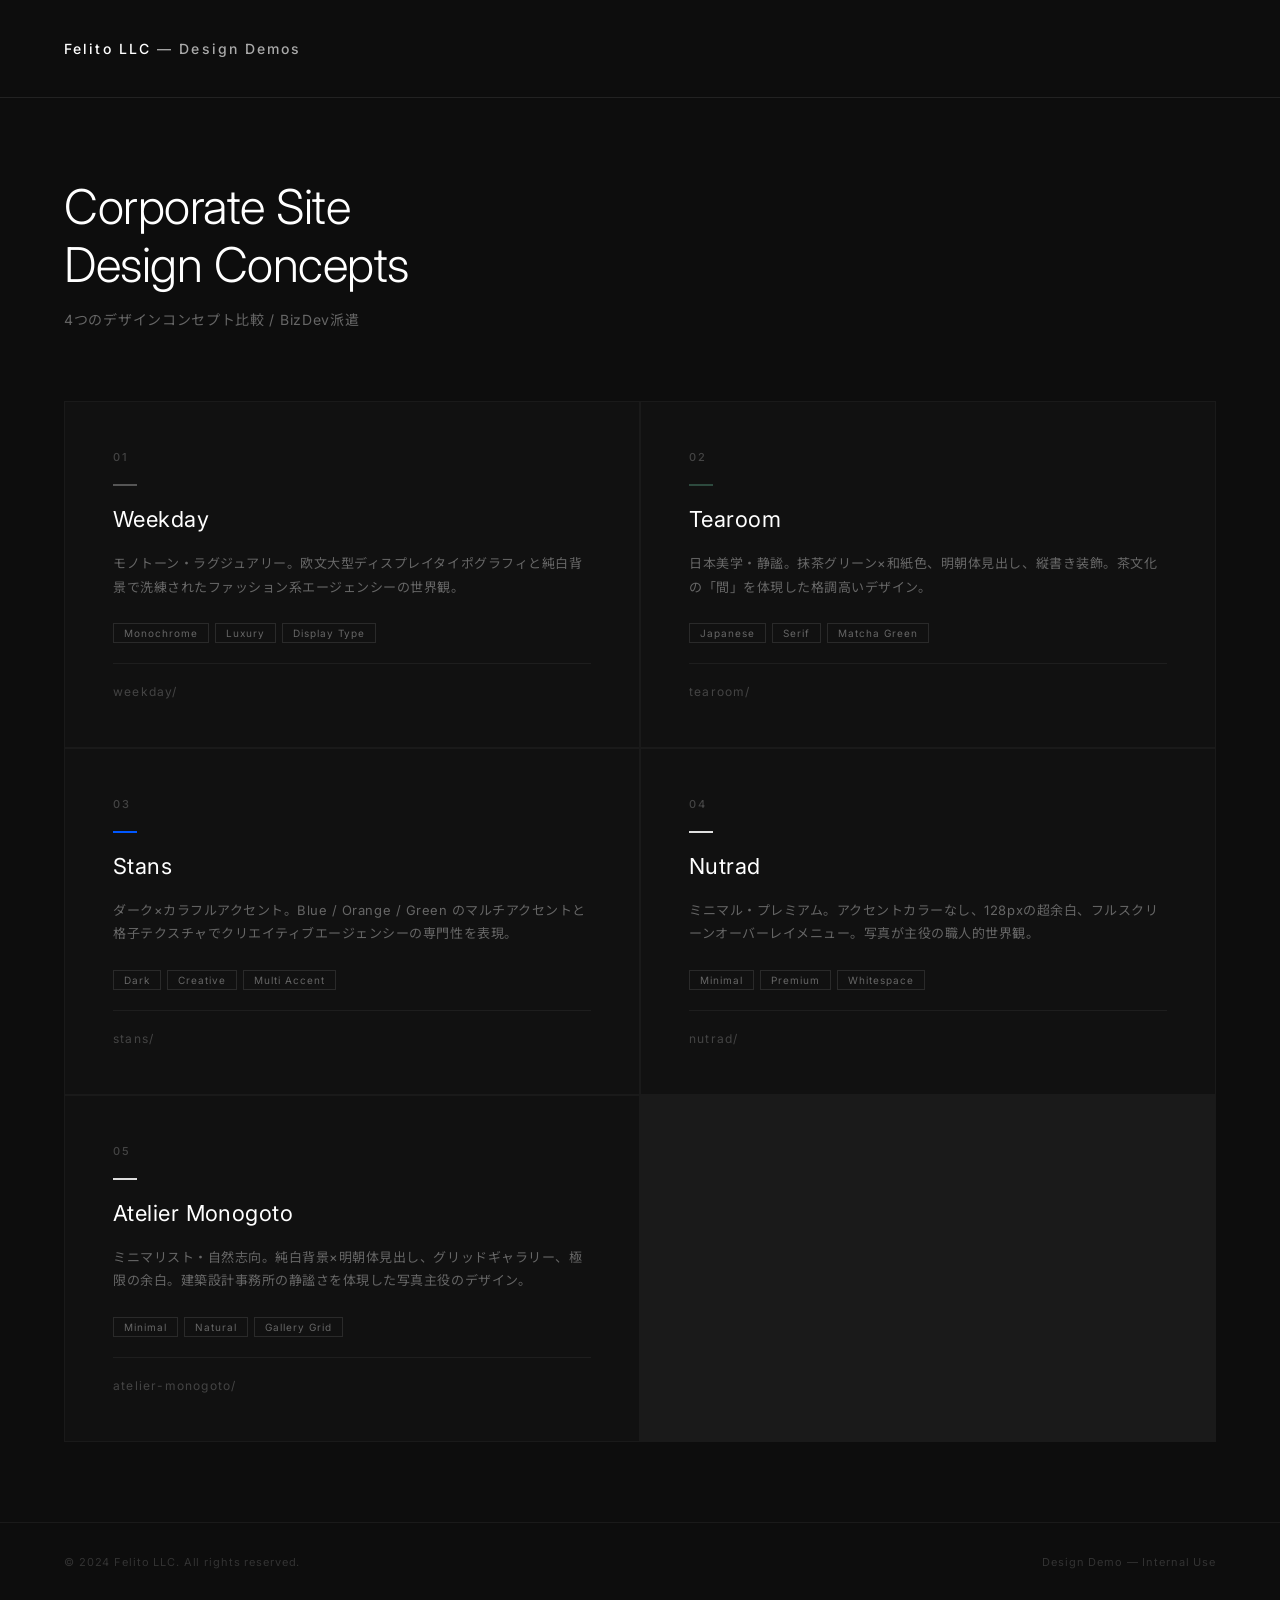
==== index.html @ 6f985b95 "webページの追加対応" ====
<!DOCTYPE html>
<html lang="ja">
<head>
  <meta charset="UTF-8">
  <meta name="viewport" content="width=device-width, initial-scale=1.0">
  <title>Felito LLC — Design Demos</title>
  <link rel="preconnect" href="https://fonts.googleapis.com">
  <link href="https://fonts.googleapis.com/css2?family=Inter:wght@300;400;500&family=Noto+Sans+JP:wght@300;400&display=swap" rel="stylesheet">
  <style>
    *, *::before, *::after { box-sizing: border-box; margin: 0; padding: 0; }
    body {
      font-family: "Inter", "Noto Sans JP", sans-serif;
      background: #0d0d0d;
      color: #ffffff;
      min-height: 100vh;
      display: flex;
      flex-direction: column;
    }
    a { text-decoration: none; color: inherit; }

    header {
      padding: 40px 64px;
      border-bottom: 1px solid #222;
    }
    .logo {
      font-size: 14px;
      font-weight: 500;
      letter-spacing: 0.15em;
      color: #aaa;
    }
    .logo span { color: #fff; }

    main {
      flex: 1;
      padding: 80px 64px;
      max-width: 1280px;
      margin: 0 auto;
      width: 100%;
    }

    .intro {
      margin-bottom: 72px;
    }
    .intro h1 {
      font-size: clamp(28px, 4vw, 48px);
      font-weight: 300;
      letter-spacing: -0.01em;
      line-height: 1.2;
      margin-bottom: 16px;
    }
    .intro p {
      font-size: 14px;
      color: #666;
      letter-spacing: 0.05em;
    }

    .demos {
      display: grid;
      grid-template-columns: repeat(2, 1fr);
      gap: 2px;
      background: #1a1a1a;
      border: 1px solid #1a1a1a;
    }

    .demo-card {
      background: #111;
      padding: 48px;
      display: flex;
      flex-direction: column;
      gap: 20px;
      transition: background 0.25s;
      position: relative;
      overflow: hidden;
    }
    .demo-card:hover { background: #161616; }
    .demo-card:hover .demo-card__arrow { opacity: 1; transform: translate(0, 0); }

    .demo-card__num {
      font-size: 11px;
      font-weight: 500;
      letter-spacing: 0.2em;
      color: #444;
    }

    .demo-card__accent {
      width: 24px;
      height: 2px;
      border-radius: 0;
    }
    .demo-card--weekday .demo-card__accent { background: #111111; border: 1px solid #555; }
    .demo-card--tearoom .demo-card__accent { background: #2d4a3e; }
    .demo-card--stans   .demo-card__accent { background: #0057ff; }
    .demo-card--nutrad  .demo-card__accent { background: #e0e0e0; }
    .demo-card--atelier .demo-card__accent { background: #f5f4f1; border: 1px solid #dddddd; }

    .demo-card__name {
      font-size: 22px;
      font-weight: 400;
      letter-spacing: 0.02em;
      color: #fff;
    }

    .demo-card__desc {
      font-size: 13px;
      color: #666;
      line-height: 1.8;
      letter-spacing: 0.04em;
    }

    .demo-card__tags {
      display: flex;
      gap: 6px;
      flex-wrap: wrap;
      margin-top: 4px;
    }
    .tag {
      font-size: 10px;
      letter-spacing: 0.1em;
      padding: 3px 10px;
      border: 1px solid #2a2a2a;
      color: #666;
    }

    .demo-card__link {
      margin-top: auto;
      padding-top: 20px;
      border-top: 1px solid #1e1e1e;
      display: flex;
      justify-content: space-between;
      align-items: center;
    }
    .demo-card__link span {
      font-size: 12px;
      letter-spacing: 0.1em;
      color: #444;
    }
    .demo-card__arrow {
      font-size: 18px;
      color: #666;
      opacity: 0;
      transform: translate(-4px, 4px);
      transition: opacity 0.25s, transform 0.25s;
    }

    footer {
      padding: 32px 64px;
      border-top: 1px solid #1a1a1a;
      display: flex;
      justify-content: space-between;
      align-items: center;
    }
    footer p { font-size: 11px; color: #333; letter-spacing: 0.08em; }

    @media (max-width: 768px) {
      header { padding: 28px 24px; }
      main { padding: 48px 24px; }
      .demos { grid-template-columns: 1fr; }
      .demo-card { padding: 32px 28px; }
      footer { padding: 24px; flex-direction: column; gap: 8px; }
    }
  </style>
</head>
<body>

  <header>
    <p class="logo"><span>Felito LLC</span> — Design Demos</p>
  </header>

  <main>
    <div class="intro">
      <h1>Corporate Site<br>Design Concepts</h1>
      <p>4つのデザインコンセプト比較 / BizDev派遣</p>
    </div>

    <div class="demos">

      <a class="demo-card demo-card--weekday" href="weekday/">
        <div class="demo-card__num">01</div>
        <div class="demo-card__accent"></div>
        <h2 class="demo-card__name">Weekday</h2>
        <p class="demo-card__desc">モノトーン・ラグジュアリー。欧文大型ディスプレイタイポグラフィと純白背景で洗練されたファッション系エージェンシーの世界観。</p>
        <div class="demo-card__tags">
          <span class="tag">Monochrome</span>
          <span class="tag">Luxury</span>
          <span class="tag">Display Type</span>
        </div>
        <div class="demo-card__link">
          <span>weekday/</span>
          <span class="demo-card__arrow">↗</span>
        </div>
      </a>

      <a class="demo-card demo-card--tearoom" href="tearoom/">
        <div class="demo-card__num">02</div>
        <div class="demo-card__accent"></div>
        <h2 class="demo-card__name">Tearoom</h2>
        <p class="demo-card__desc">日本美学・静謐。抹茶グリーン×和紙色、明朝体見出し、縦書き装飾。茶文化の「間」を体現した格調高いデザイン。</p>
        <div class="demo-card__tags">
          <span class="tag">Japanese</span>
          <span class="tag">Serif</span>
          <span class="tag">Matcha Green</span>
        </div>
        <div class="demo-card__link">
          <span>tearoom/</span>
          <span class="demo-card__arrow">↗</span>
        </div>
      </a>

      <a class="demo-card demo-card--stans" href="stans/">
        <div class="demo-card__num">03</div>
        <div class="demo-card__accent"></div>
        <h2 class="demo-card__name">Stans</h2>
        <p class="demo-card__desc">ダーク×カラフルアクセント。Blue / Orange / Green のマルチアクセントと格子テクスチャでクリエイティブエージェンシーの専門性を表現。</p>
        <div class="demo-card__tags">
          <span class="tag">Dark</span>
          <span class="tag">Creative</span>
          <span class="tag">Multi Accent</span>
        </div>
        <div class="demo-card__link">
          <span>stans/</span>
          <span class="demo-card__arrow">↗</span>
        </div>
      </a>

      <a class="demo-card demo-card--nutrad" href="nutrad/">
        <div class="demo-card__num">04</div>
        <div class="demo-card__accent"></div>
        <h2 class="demo-card__name">Nutrad</h2>
        <p class="demo-card__desc">ミニマル・プレミアム。アクセントカラーなし、128pxの超余白、フルスクリーンオーバーレイメニュー。写真が主役の職人的世界観。</p>
        <div class="demo-card__tags">
          <span class="tag">Minimal</span>
          <span class="tag">Premium</span>
          <span class="tag">Whitespace</span>
        </div>
        <div class="demo-card__link">
          <span>nutrad/</span>
          <span class="demo-card__arrow">↗</span>
        </div>
      </a>

      <a class="demo-card demo-card--atelier" href="atelier-monogoto/">
        <div class="demo-card__num">05</div>
        <div class="demo-card__accent"></div>
        <h2 class="demo-card__name">Atelier Monogoto</h2>
        <p class="demo-card__desc">ミニマリスト・自然志向。純白背景×明朝体見出し、グリッドギャラリー、極限の余白。建築設計事務所の静謐さを体現した写真主役のデザイン。</p>
        <div class="demo-card__tags">
          <span class="tag">Minimal</span>
          <span class="tag">Natural</span>
          <span class="tag">Gallery Grid</span>
        </div>
        <div class="demo-card__link">
          <span>atelier-monogoto/</span>
          <span class="demo-card__arrow">↗</span>
        </div>
      </a>

    </div>
  </main>

  <footer>
    <p>&copy; 2024 Felito LLC. All rights reserved.</p>
    <p>Design Demo — Internal Use</p>
  </footer>

</body>
</html>
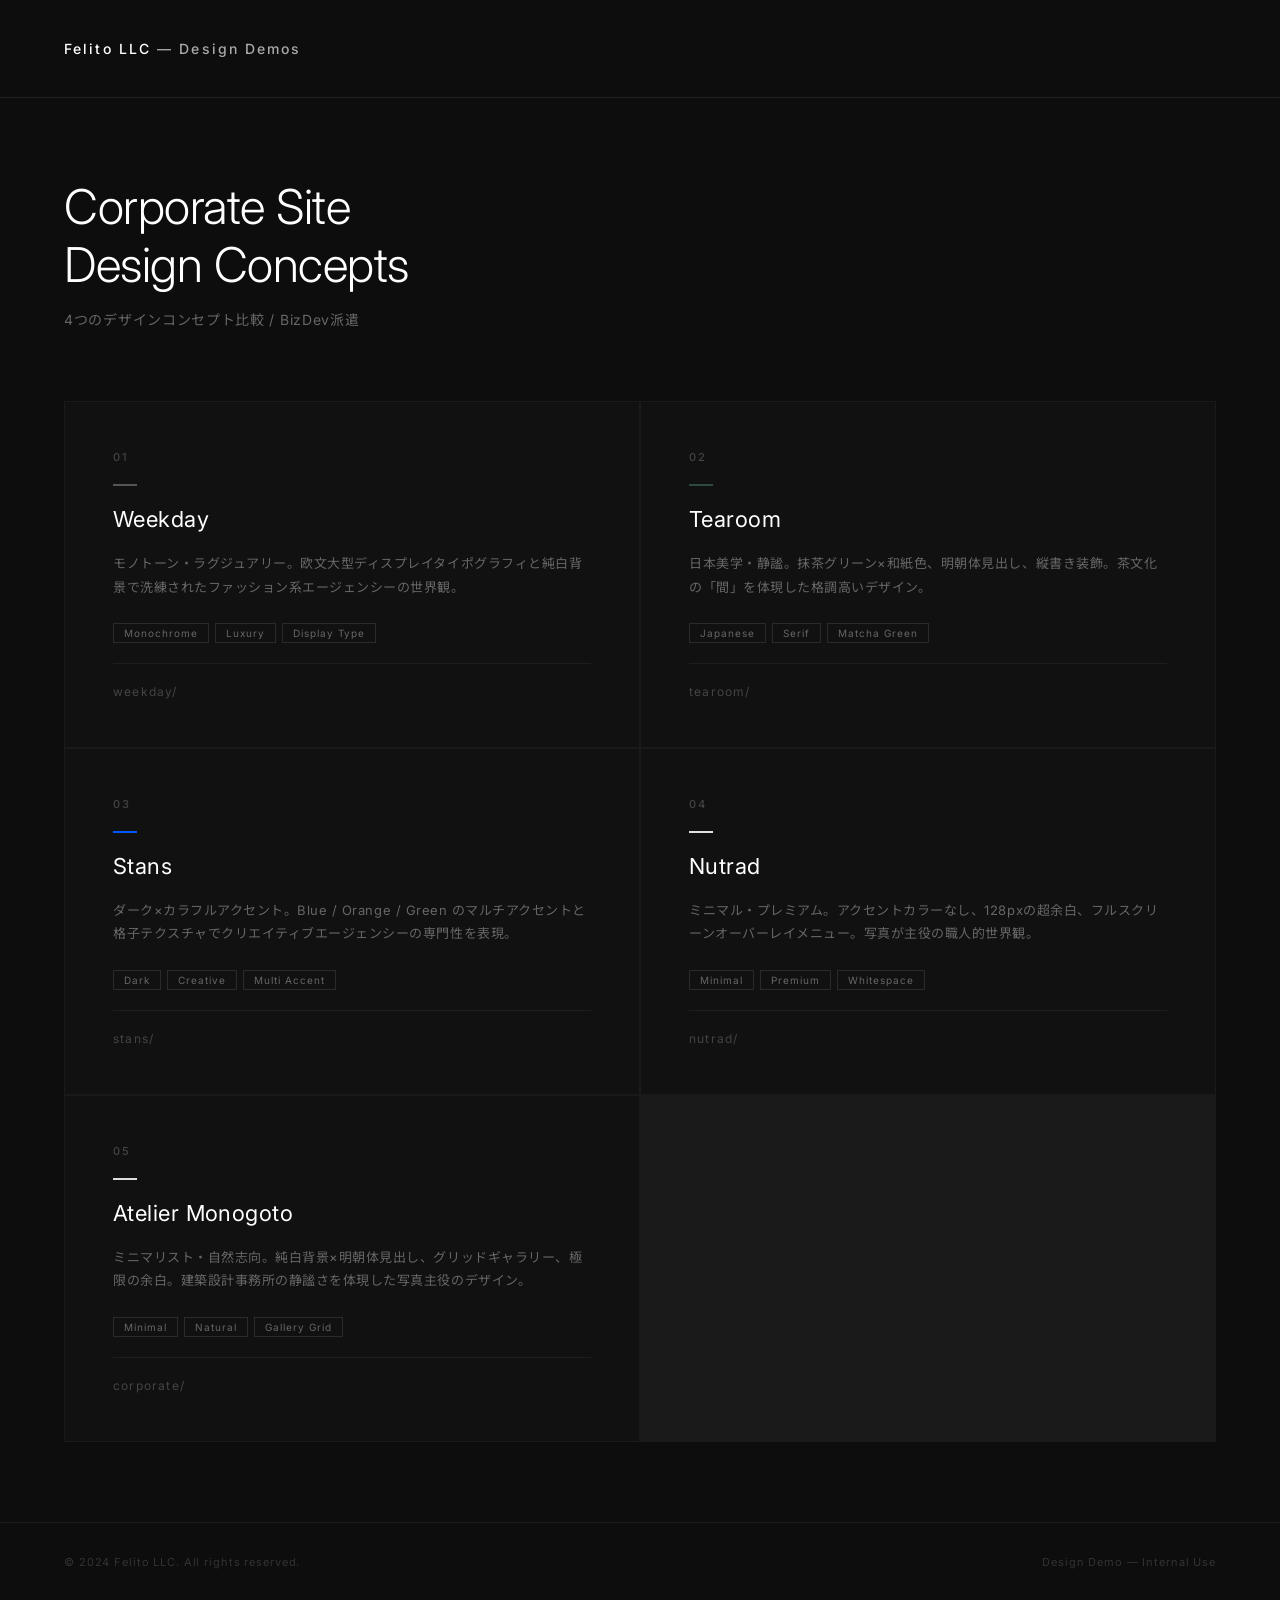
==== commit 9142c2b3: "URLのパス修正" ====
--- a/index.html
+++ b/index.html
@@ -238,7 +238,7 @@
         </div>
       </a>
 
-      <a class="demo-card demo-card--atelier" href="atelier-monogoto/">
+      <a class="demo-card demo-card--atelier" href="corporate/">
         <div class="demo-card__num">05</div>
         <div class="demo-card__accent"></div>
         <h2 class="demo-card__name">Atelier Monogoto</h2>
@@ -249,7 +249,7 @@
           <span class="tag">Gallery Grid</span>
         </div>
         <div class="demo-card__link">
-          <span>atelier-monogoto/</span>
+          <span>corporate/</span>
           <span class="demo-card__arrow">↗</span>
         </div>
       </a>
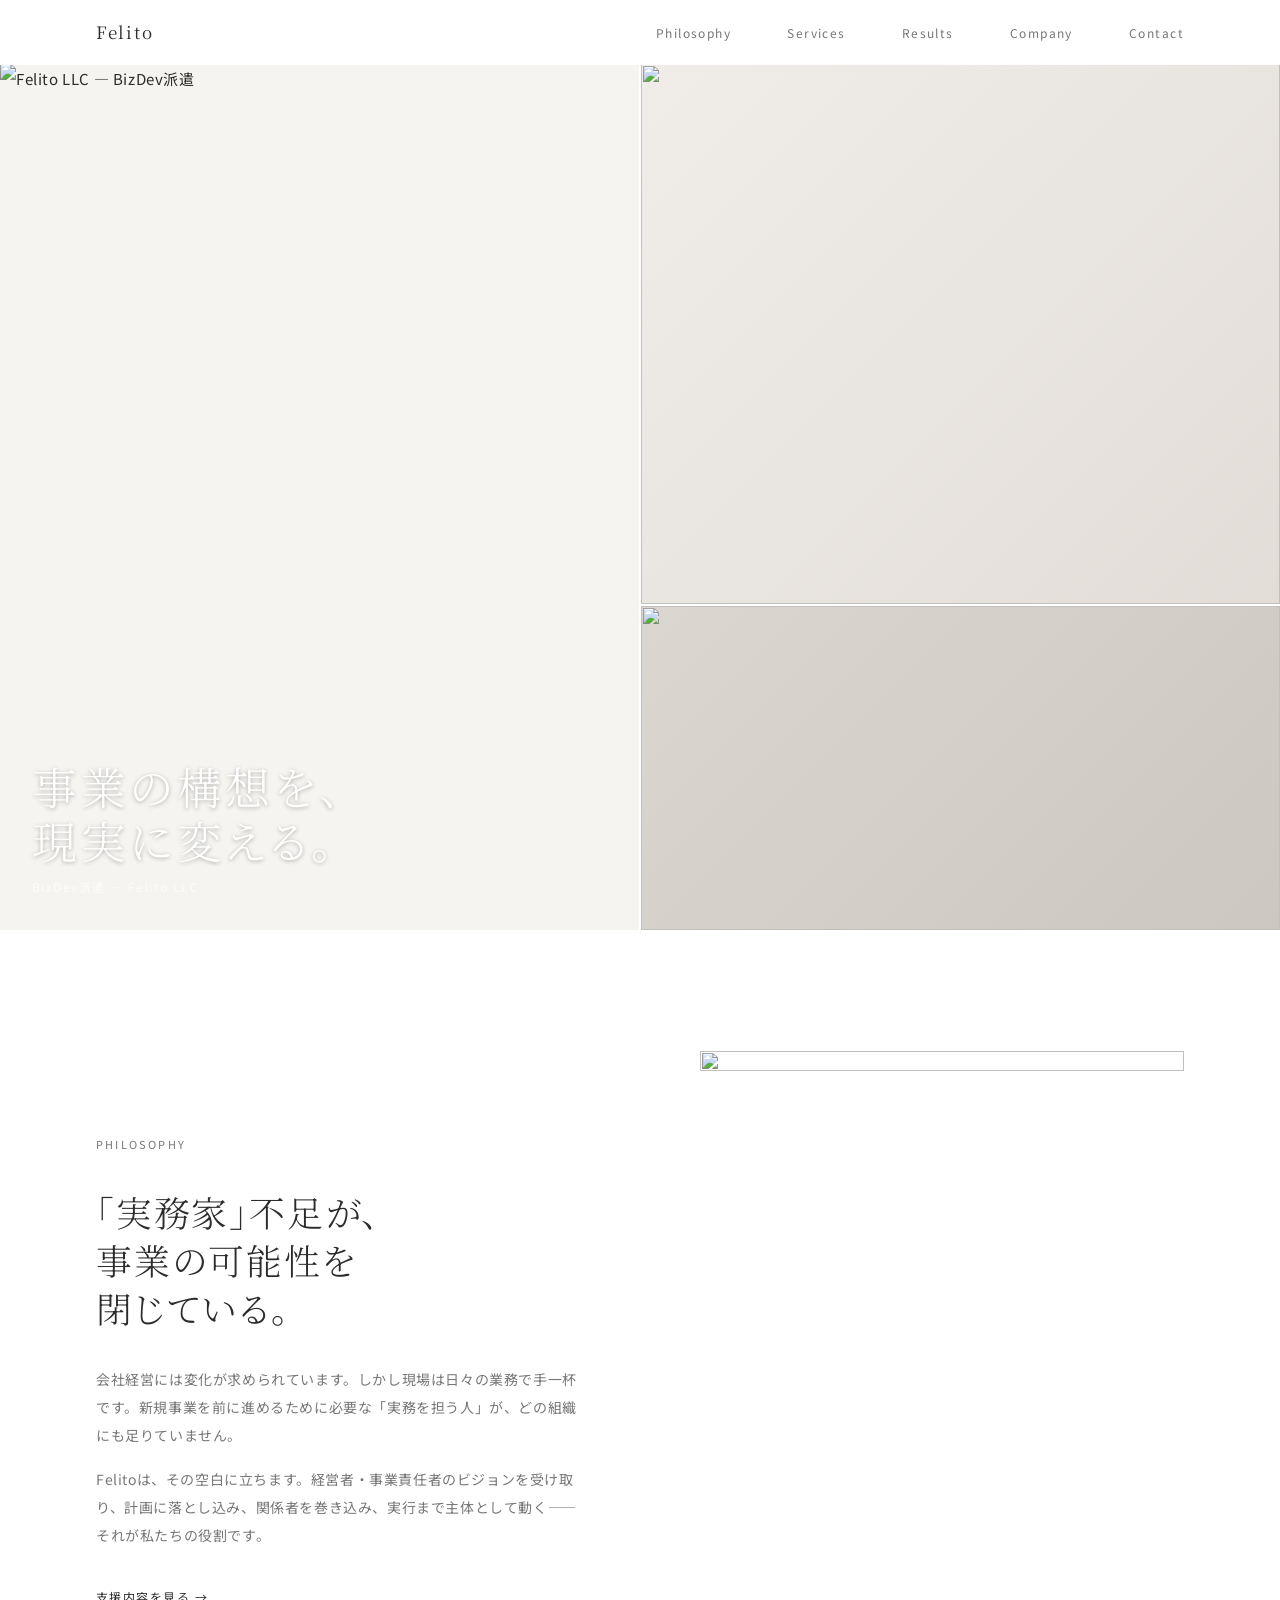
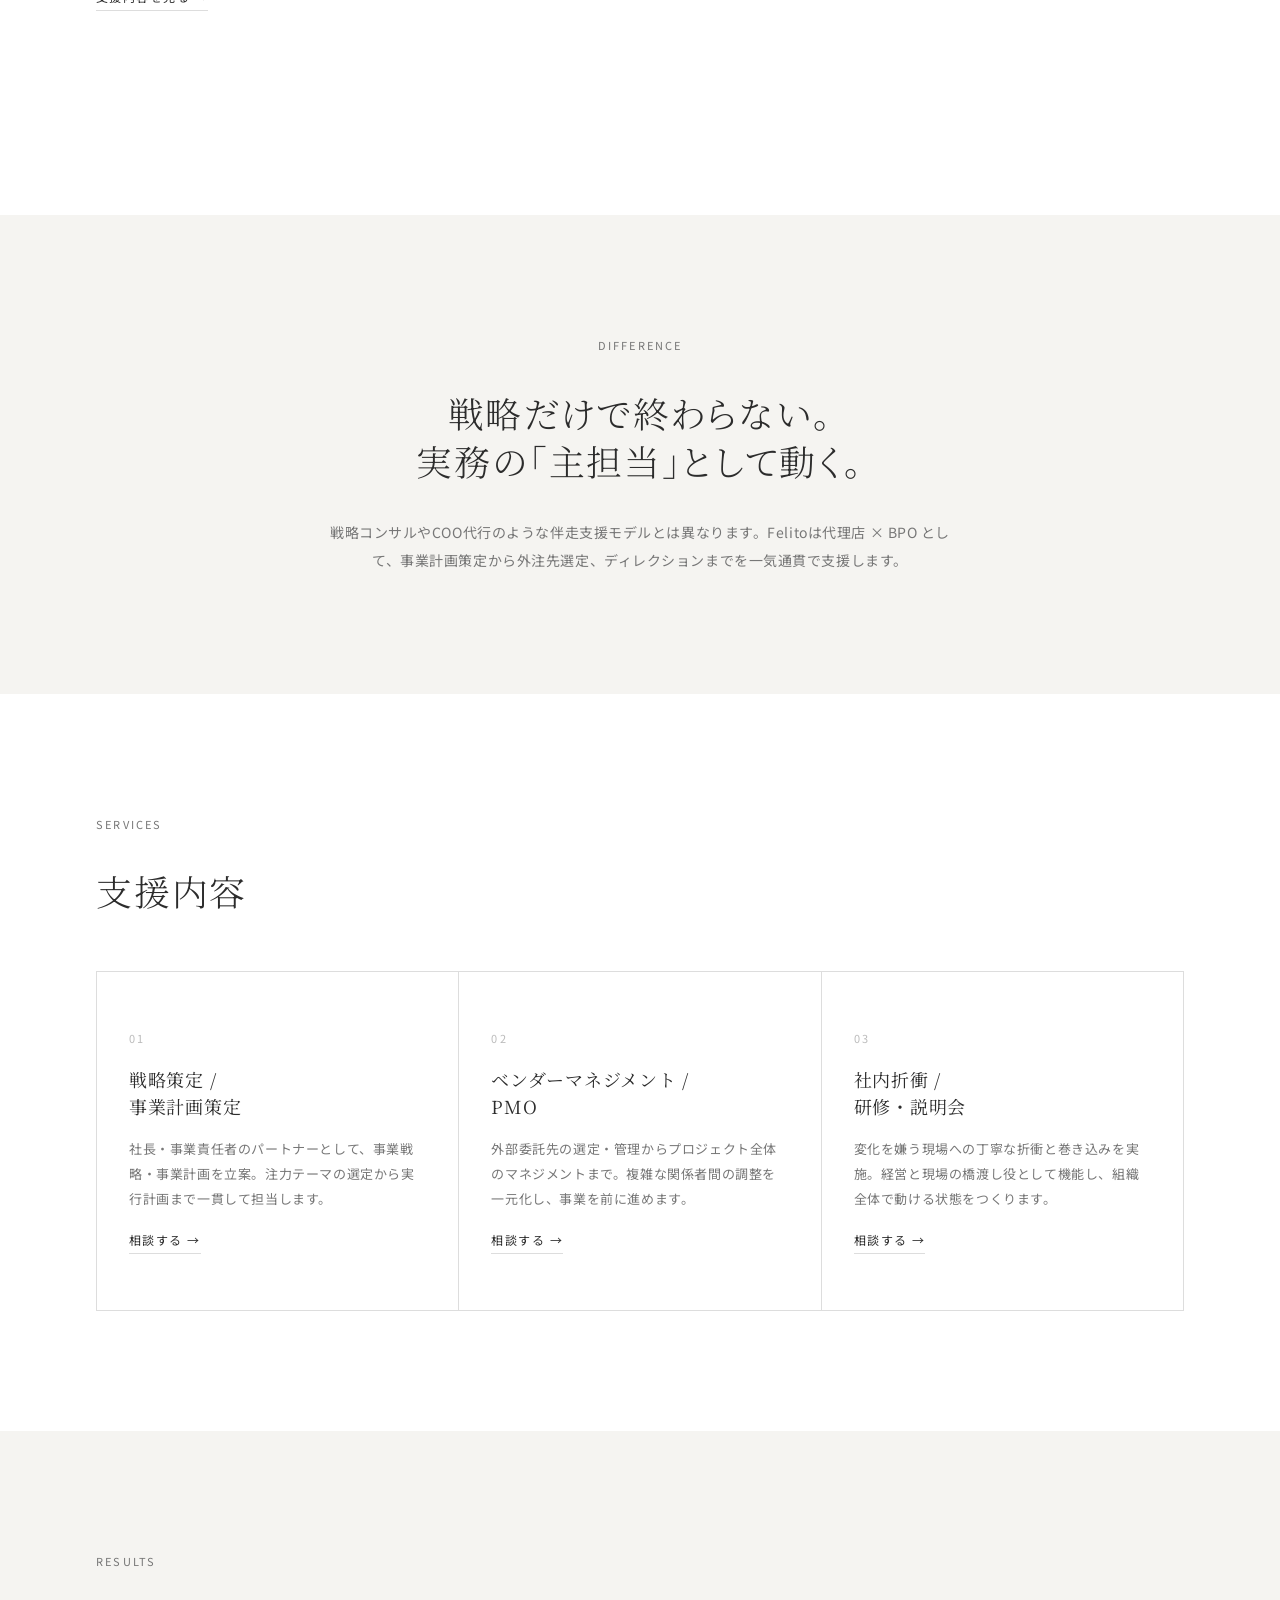
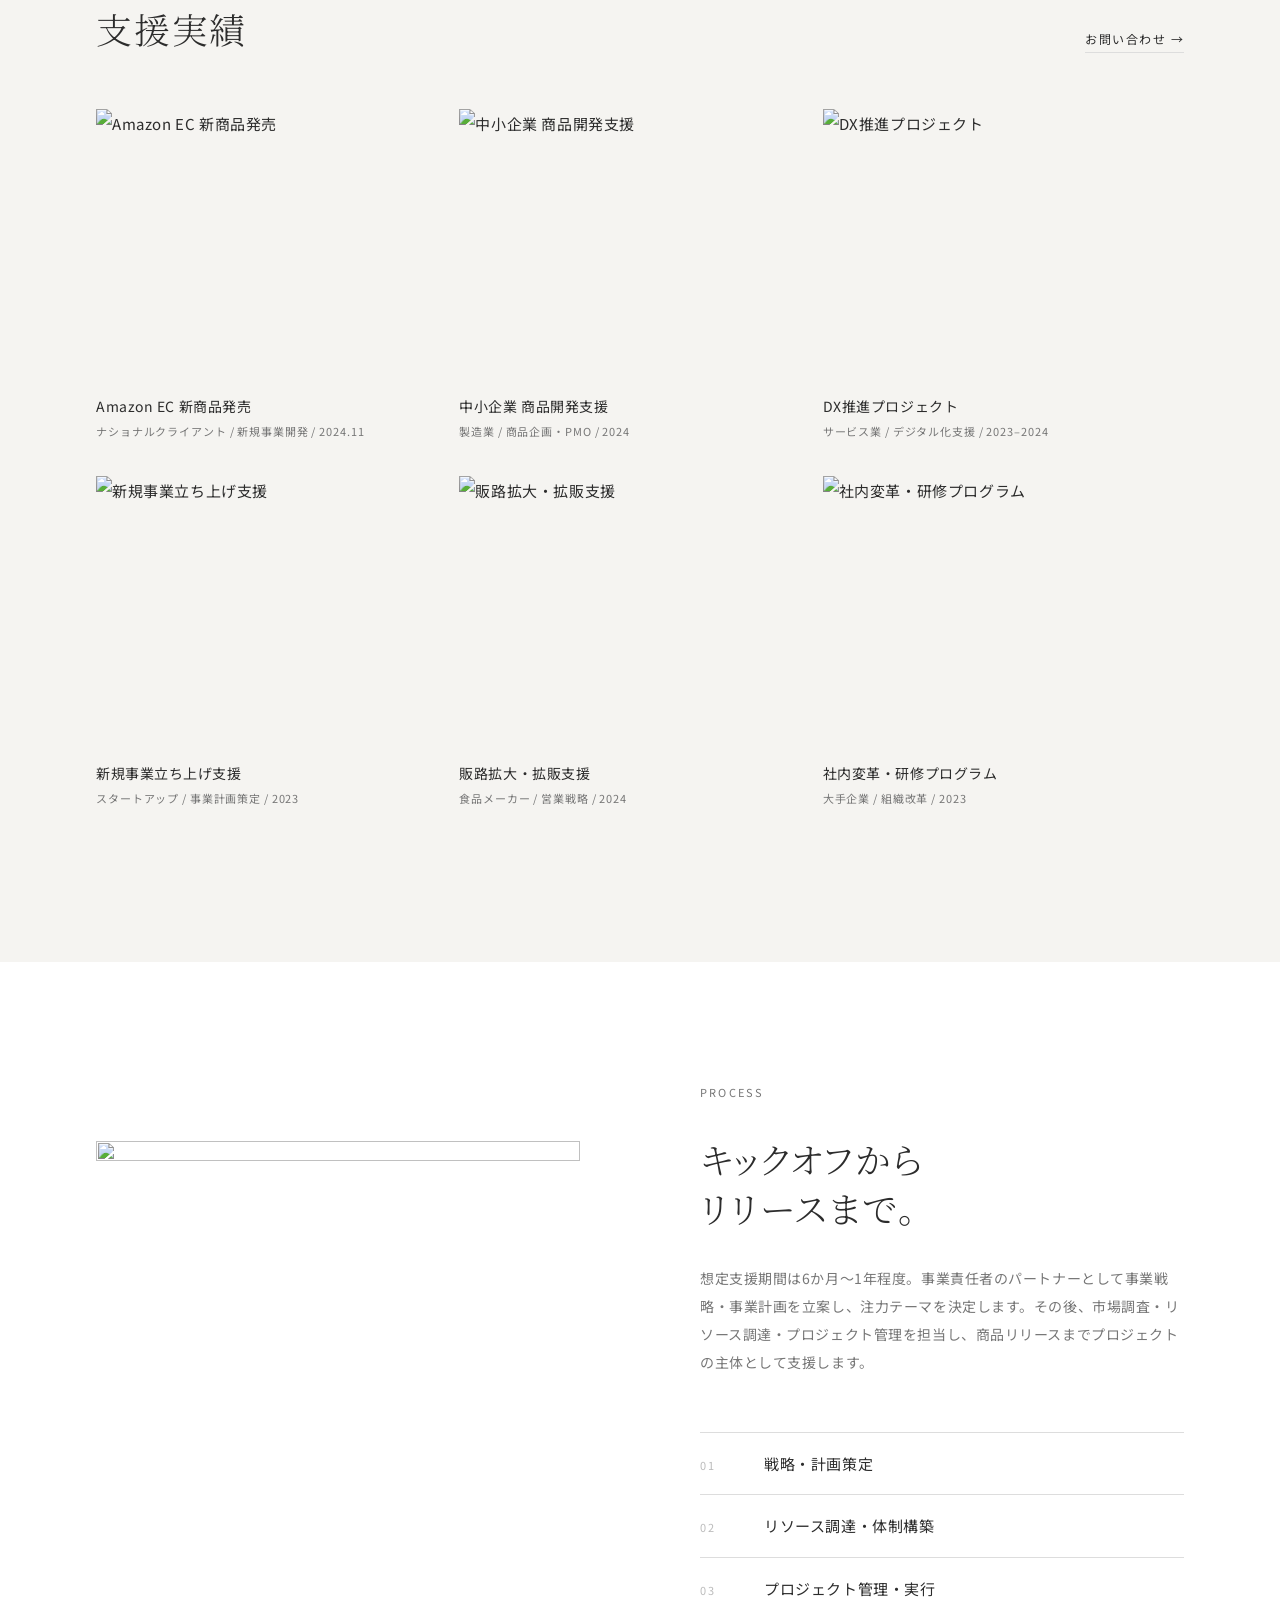
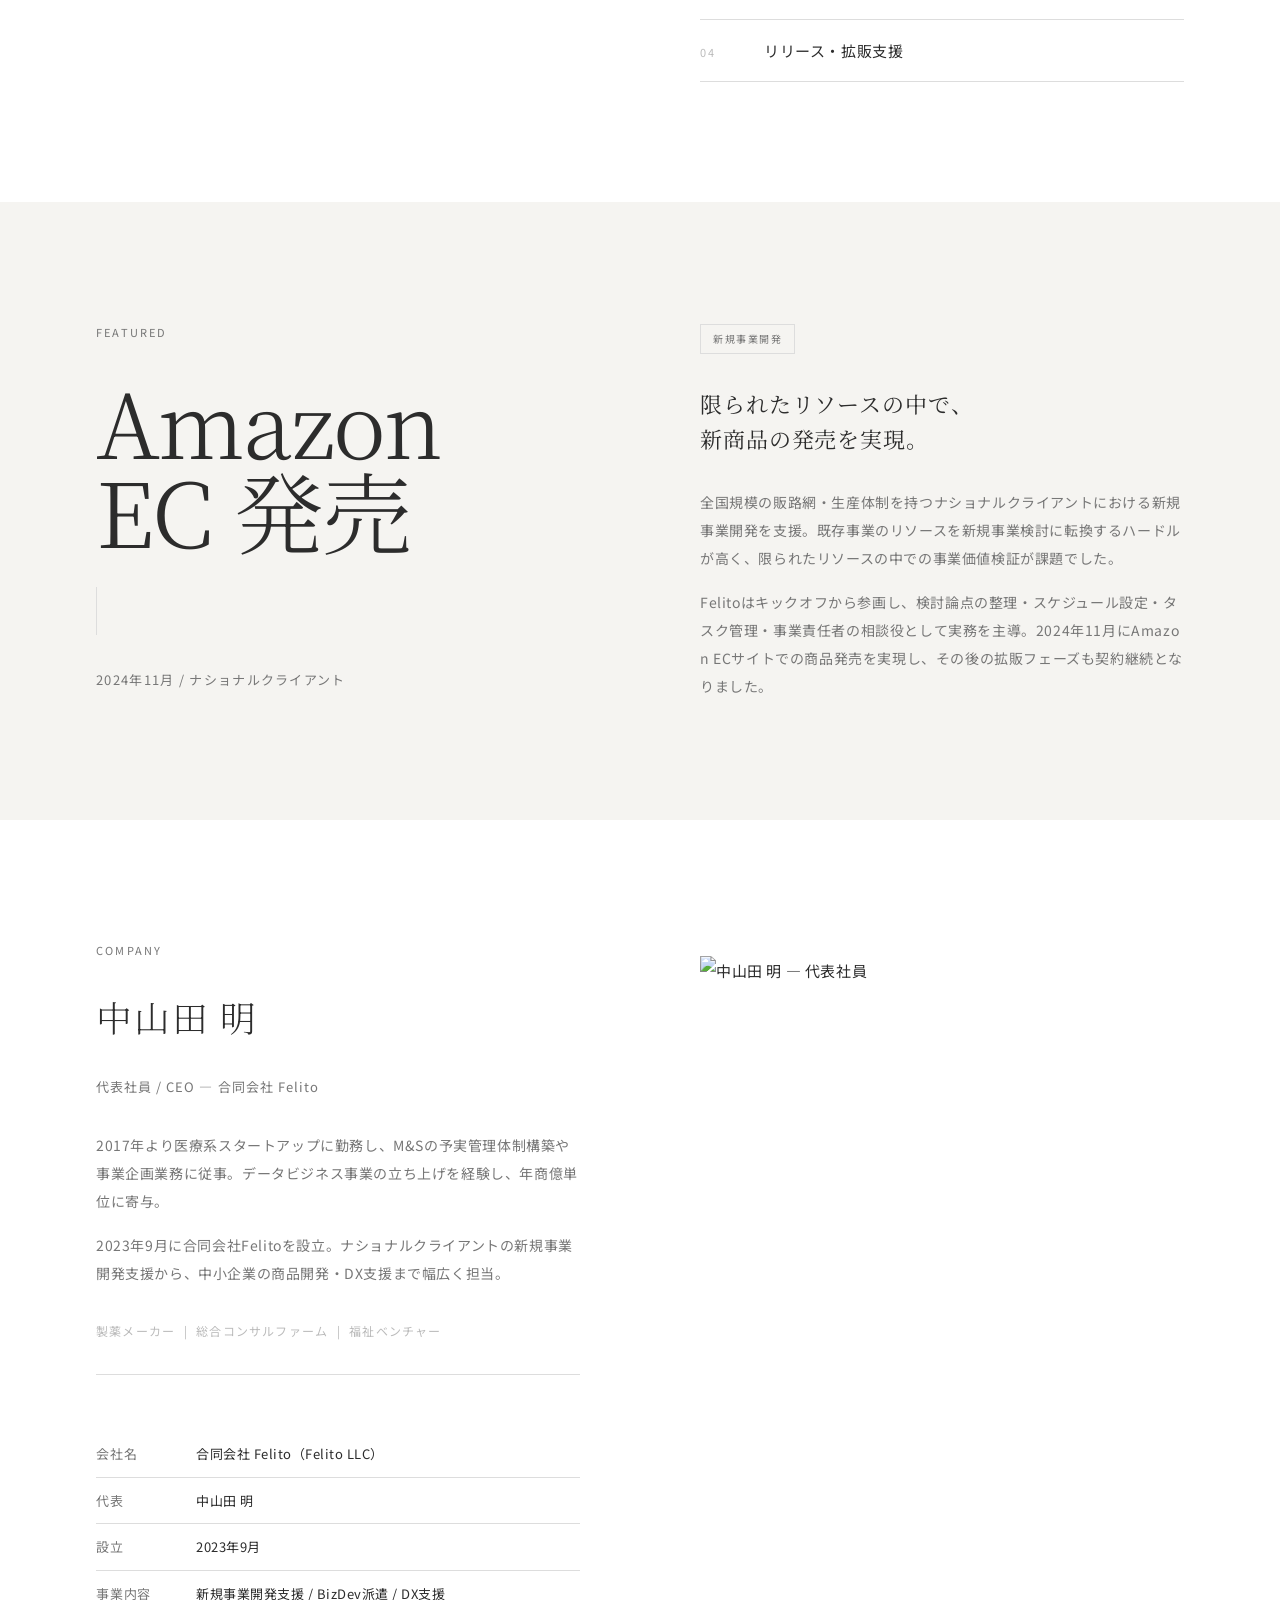
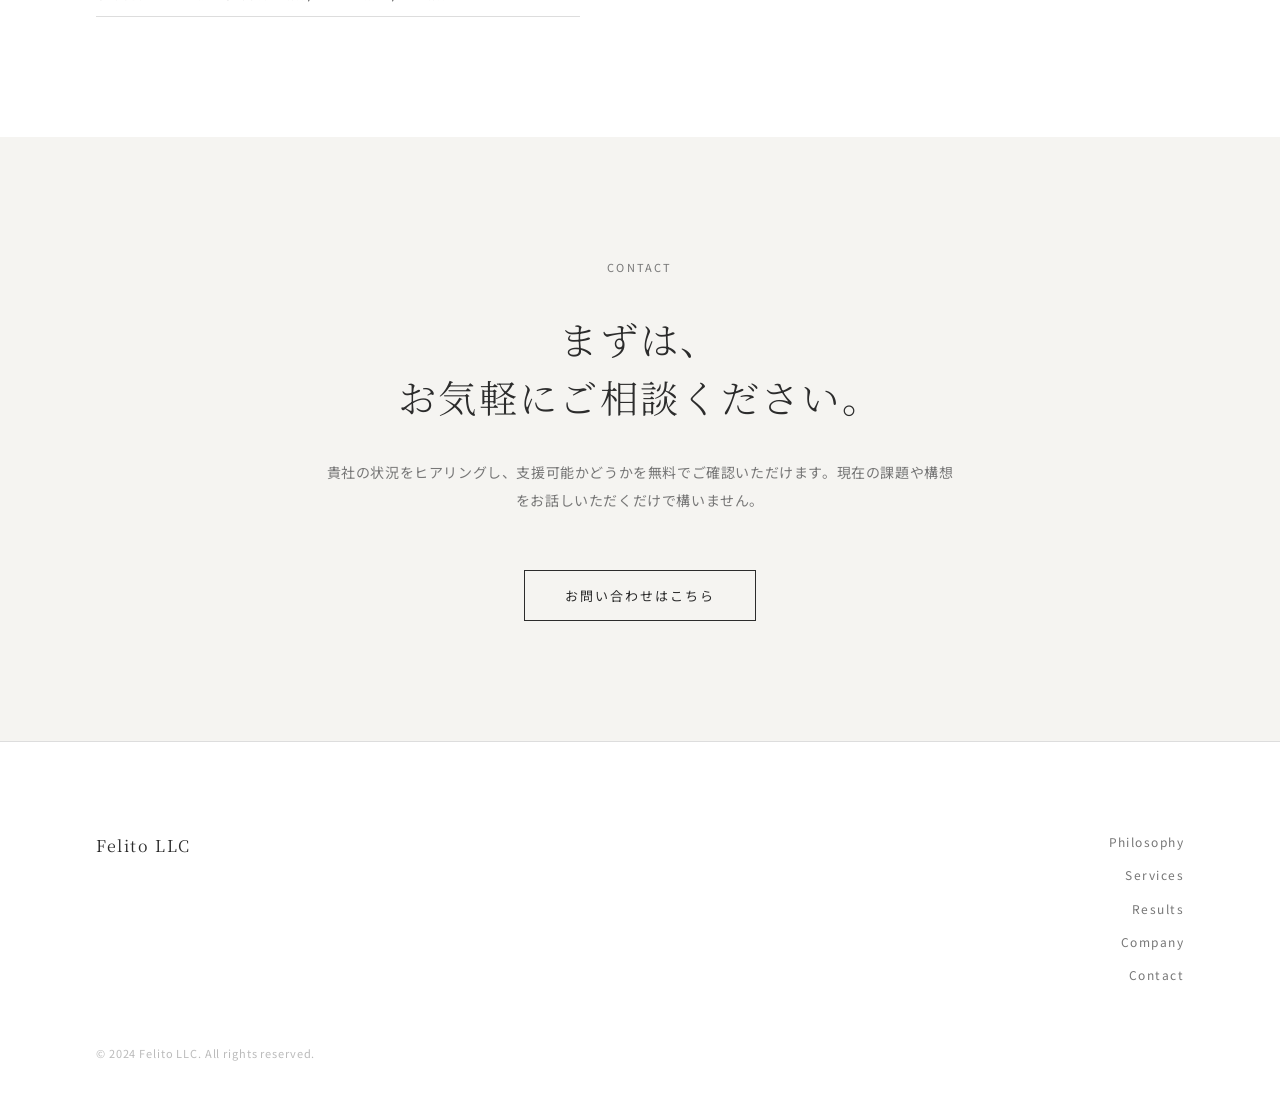
==== commit 642d3ad3: "READMEの追加とファイル整理" ====
--- a/index.html
+++ b/index.html
@@ -3,264 +3,394 @@
 <head>
   <meta charset="UTF-8">
   <meta name="viewport" content="width=device-width, initial-scale=1.0">
-  <title>Felito LLC — Design Demos</title>
+  <title>Felito LLC — BizDev派遣</title>
   <link rel="preconnect" href="https://fonts.googleapis.com">
-  <link href="https://fonts.googleapis.com/css2?family=Inter:wght@300;400;500&family=Noto+Sans+JP:wght@300;400&display=swap" rel="stylesheet">
-  <style>
-    *, *::before, *::after { box-sizing: border-box; margin: 0; padding: 0; }
-    body {
-      font-family: "Inter", "Noto Sans JP", sans-serif;
-      background: #0d0d0d;
-      color: #ffffff;
-      min-height: 100vh;
-      display: flex;
-      flex-direction: column;
-    }
-    a { text-decoration: none; color: inherit; }
-
-    header {
-      padding: 40px 64px;
-      border-bottom: 1px solid #222;
-    }
-    .logo {
-      font-size: 14px;
-      font-weight: 500;
-      letter-spacing: 0.15em;
-      color: #aaa;
-    }
-    .logo span { color: #fff; }
-
-    main {
-      flex: 1;
-      padding: 80px 64px;
-      max-width: 1280px;
-      margin: 0 auto;
-      width: 100%;
-    }
-
-    .intro {
-      margin-bottom: 72px;
-    }
-    .intro h1 {
-      font-size: clamp(28px, 4vw, 48px);
-      font-weight: 300;
-      letter-spacing: -0.01em;
-      line-height: 1.2;
-      margin-bottom: 16px;
-    }
-    .intro p {
-      font-size: 14px;
-      color: #666;
-      letter-spacing: 0.05em;
-    }
-
-    .demos {
-      display: grid;
-      grid-template-columns: repeat(2, 1fr);
-      gap: 2px;
-      background: #1a1a1a;
-      border: 1px solid #1a1a1a;
-    }
-
-    .demo-card {
-      background: #111;
-      padding: 48px;
-      display: flex;
-      flex-direction: column;
-      gap: 20px;
-      transition: background 0.25s;
-      position: relative;
-      overflow: hidden;
-    }
-    .demo-card:hover { background: #161616; }
-    .demo-card:hover .demo-card__arrow { opacity: 1; transform: translate(0, 0); }
-
-    .demo-card__num {
-      font-size: 11px;
-      font-weight: 500;
-      letter-spacing: 0.2em;
-      color: #444;
-    }
-
-    .demo-card__accent {
-      width: 24px;
-      height: 2px;
-      border-radius: 0;
-    }
-    .demo-card--weekday .demo-card__accent { background: #111111; border: 1px solid #555; }
-    .demo-card--tearoom .demo-card__accent { background: #2d4a3e; }
-    .demo-card--stans   .demo-card__accent { background: #0057ff; }
-    .demo-card--nutrad  .demo-card__accent { background: #e0e0e0; }
-    .demo-card--atelier .demo-card__accent { background: #f5f4f1; border: 1px solid #dddddd; }
-
-    .demo-card__name {
-      font-size: 22px;
-      font-weight: 400;
-      letter-spacing: 0.02em;
-      color: #fff;
-    }
-
-    .demo-card__desc {
-      font-size: 13px;
-      color: #666;
-      line-height: 1.8;
-      letter-spacing: 0.04em;
-    }
-
-    .demo-card__tags {
-      display: flex;
-      gap: 6px;
-      flex-wrap: wrap;
-      margin-top: 4px;
-    }
-    .tag {
-      font-size: 10px;
-      letter-spacing: 0.1em;
-      padding: 3px 10px;
-      border: 1px solid #2a2a2a;
-      color: #666;
-    }
-
-    .demo-card__link {
-      margin-top: auto;
-      padding-top: 20px;
-      border-top: 1px solid #1e1e1e;
-      display: flex;
-      justify-content: space-between;
-      align-items: center;
-    }
-    .demo-card__link span {
-      font-size: 12px;
-      letter-spacing: 0.1em;
-      color: #444;
-    }
-    .demo-card__arrow {
-      font-size: 18px;
-      color: #666;
-      opacity: 0;
-      transform: translate(-4px, 4px);
-      transition: opacity 0.25s, transform 0.25s;
-    }
-
-    footer {
-      padding: 32px 64px;
-      border-top: 1px solid #1a1a1a;
-      display: flex;
-      justify-content: space-between;
-      align-items: center;
-    }
-    footer p { font-size: 11px; color: #333; letter-spacing: 0.08em; }
-
-    @media (max-width: 768px) {
-      header { padding: 28px 24px; }
-      main { padding: 48px 24px; }
-      .demos { grid-template-columns: 1fr; }
-      .demo-card { padding: 32px 28px; }
-      footer { padding: 24px; flex-direction: column; gap: 8px; }
-    }
-  </style>
+  <link rel="preconnect" href="https://fonts.gstatic.com" crossorigin>
+  <link href="https://fonts.googleapis.com/css2?family=Noto+Sans+JP:wght@300;400;500&family=Noto+Serif+JP:wght@300;400&display=swap" rel="stylesheet">
+  <link rel="stylesheet" href="assets/css/style.css">
 </head>
 <body>
 
-  <header>
-    <p class="logo"><span>Felito LLC</span> — Design Demos</p>
-  </header>
-
-  <main>
-    <div class="intro">
-      <h1>Corporate Site<br>Design Concepts</h1>
-      <p>4つのデザインコンセプト比較 / BizDev派遣</p>
-    </div>
-
-    <div class="demos">
-
-      <a class="demo-card demo-card--weekday" href="weekday/">
-        <div class="demo-card__num">01</div>
-        <div class="demo-card__accent"></div>
-        <h2 class="demo-card__name">Weekday</h2>
-        <p class="demo-card__desc">モノトーン・ラグジュアリー。欧文大型ディスプレイタイポグラフィと純白背景で洗練されたファッション系エージェンシーの世界観。</p>
-        <div class="demo-card__tags">
-          <span class="tag">Monochrome</span>
-          <span class="tag">Luxury</span>
-          <span class="tag">Display Type</span>
-        </div>
-        <div class="demo-card__link">
-          <span>weekday/</span>
-          <span class="demo-card__arrow">↗</span>
-        </div>
-      </a>
-
-      <a class="demo-card demo-card--tearoom" href="tearoom/">
-        <div class="demo-card__num">02</div>
-        <div class="demo-card__accent"></div>
-        <h2 class="demo-card__name">Tearoom</h2>
-        <p class="demo-card__desc">日本美学・静謐。抹茶グリーン×和紙色、明朝体見出し、縦書き装飾。茶文化の「間」を体現した格調高いデザイン。</p>
-        <div class="demo-card__tags">
-          <span class="tag">Japanese</span>
-          <span class="tag">Serif</span>
-          <span class="tag">Matcha Green</span>
-        </div>
-        <div class="demo-card__link">
-          <span>tearoom/</span>
-          <span class="demo-card__arrow">↗</span>
-        </div>
-      </a>
-
-      <a class="demo-card demo-card--stans" href="stans/">
-        <div class="demo-card__num">03</div>
-        <div class="demo-card__accent"></div>
-        <h2 class="demo-card__name">Stans</h2>
-        <p class="demo-card__desc">ダーク×カラフルアクセント。Blue / Orange / Green のマルチアクセントと格子テクスチャでクリエイティブエージェンシーの専門性を表現。</p>
-        <div class="demo-card__tags">
-          <span class="tag">Dark</span>
-          <span class="tag">Creative</span>
-          <span class="tag">Multi Accent</span>
-        </div>
-        <div class="demo-card__link">
-          <span>stans/</span>
-          <span class="demo-card__arrow">↗</span>
-        </div>
-      </a>
-
-      <a class="demo-card demo-card--nutrad" href="nutrad/">
-        <div class="demo-card__num">04</div>
-        <div class="demo-card__accent"></div>
-        <h2 class="demo-card__name">Nutrad</h2>
-        <p class="demo-card__desc">ミニマル・プレミアム。アクセントカラーなし、128pxの超余白、フルスクリーンオーバーレイメニュー。写真が主役の職人的世界観。</p>
-        <div class="demo-card__tags">
-          <span class="tag">Minimal</span>
-          <span class="tag">Premium</span>
-          <span class="tag">Whitespace</span>
-        </div>
-        <div class="demo-card__link">
-          <span>nutrad/</span>
-          <span class="demo-card__arrow">↗</span>
-        </div>
-      </a>
-
-      <a class="demo-card demo-card--atelier" href="corporate/">
-        <div class="demo-card__num">05</div>
-        <div class="demo-card__accent"></div>
-        <h2 class="demo-card__name">Atelier Monogoto</h2>
-        <p class="demo-card__desc">ミニマリスト・自然志向。純白背景×明朝体見出し、グリッドギャラリー、極限の余白。建築設計事務所の静謐さを体現した写真主役のデザイン。</p>
-        <div class="demo-card__tags">
-          <span class="tag">Minimal</span>
-          <span class="tag">Natural</span>
-          <span class="tag">Gallery Grid</span>
-        </div>
-        <div class="demo-card__link">
-          <span>corporate/</span>
-          <span class="demo-card__arrow">↗</span>
-        </div>
-      </a>
-
-    </div>
-  </main>
-
-  <footer>
-    <p>&copy; 2024 Felito LLC. All rights reserved.</p>
-    <p>Design Demo — Internal Use</p>
+  <!-- Navigation -->
+  <nav class="nav" id="nav">
+    <div class="nav__inner">
+      <a href="#" class="nav__logo">Felito</a>
+      <ul class="nav__links">
+        <li><a href="#philosophy">Philosophy</a></li>
+        <li><a href="#services">Services</a></li>
+        <li><a href="#works">Results</a></li>
+        <li><a href="#company">Company</a></li>
+        <li><a href="contact/">Contact</a></li>
+      </ul>
+      <button class="nav__hamburger" id="hamburger" aria-label="メニューを開く">
+        <span></span><span></span><span></span>
+      </button>
+    </div>
+  </nav>
+
+  <!-- Mobile Menu -->
+  <div class="mobile-menu" id="mobileMenu">
+    <button class="mobile-menu__close" id="mobileClose">close</button>
+    <a href="#philosophy" class="mobile-link">Philosophy</a>
+    <a href="#services"   class="mobile-link">Services</a>
+    <a href="#works"      class="mobile-link">Results</a>
+    <a href="#company"    class="mobile-link">Company</a>
+    <a href="contact/" class="mobile-link">Contact</a>
+  </div>
+
+  <!-- Hero -->
+  <section class="hero">
+    <div class="hero__grid">
+      <div class="hero__cell hero__cell--main">
+        <img src="images/hero-main.png" alt="Felito LLC — BizDev派遣" class="hero__img">
+        <div class="hero__caption">
+          <p class="hero__caption-text">
+            事業の構想を、<br>現実に変える。
+          </p>
+          <p class="hero__caption-sub">BizDev派遣 — Felito LLC</p>
+        </div>
+      </div>
+      <div class="hero__cell hero__cell--sub"><img src="images/hero-sub-1.png" alt="" class="hero__cell-img"></div>
+      <div class="hero__cell hero__cell--sub2"><img src="images/hero-sub-2.png" alt="" class="hero__cell-img"></div>
+    </div>
+  </section>
+
+  <!-- Philosophy -->
+  <section class="section" id="philosophy">
+    <div class="container">
+      <div class="split fade">
+        <div class="split__text">
+          <p class="section__label">Philosophy</p>
+          <h2 class="section__heading">
+            「実務家」不足が、<br>
+            事業の可能性を<br>
+            閉じている。
+          </h2>
+          <div class="body-text">
+            <p>会社経営には変化が求められています。しかし現場は日々の業務で手一杯です。新規事業を前に進めるために必要な「実務を担う人」が、どの組織にも足りていません。</p>
+            <p>Felitoは、その空白に立ちます。経営者・事業責任者のビジョンを受け取り、計画に落とし込み、関係者を巻き込み、実行まで主体として動く——それが私たちの役割です。</p>
+          </div>
+          <a href="#services" class="link-arrow">支援内容を見る →</a>
+        </div>
+        <div class="split__visual">
+          <img src="images/philosophy.png" alt="" class="img-portrait">
+        </div>
+      </div>
+    </div>
+  </section>
+
+  <!-- Distinction -->
+  <section class="section section--surface">
+    <div class="container">
+      <div style="max-width:640px; margin:0 auto; text-align:center;" class="fade">
+        <p class="section__label" style="text-align:center;">Difference</p>
+        <h2 class="section__heading" style="text-align:center; max-width:none;">
+          戦略だけで終わらない。<br>
+          実務の「主担当」として動く。
+        </h2>
+        <p class="section__body" style="max-width:none; text-align:center;">
+          戦略コンサルやCOO代行のような伴走支援モデルとは異なります。Felitoは代理店 × BPO として、事業計画策定から外注先選定、ディレクションまでを一気通貫で支援します。
+        </p>
+      </div>
+    </div>
+  </section>
+
+  <!-- Services -->
+  <section class="section" id="services">
+    <div class="container">
+      <div class="fade">
+        <p class="section__label">Services</p>
+        <h2 class="section__heading">支援内容</h2>
+      </div>
+      <div class="services__grid fade">
+        <div class="service__item">
+          <span class="service__num">01</span>
+          <h3 class="service__title">戦略策定 /<br>事業計画策定</h3>
+          <p class="service__body">社長・事業責任者のパートナーとして、事業戦略・事業計画を立案。注力テーマの選定から実行計画まで一貫して担当します。</p>
+          <a href="#contact" class="link-arrow" style="margin-top:auto; align-self:flex-start;">相談する →</a>
+        </div>
+        <div class="service__item">
+          <span class="service__num">02</span>
+          <h3 class="service__title">ベンダーマネジメント /<br>PMO</h3>
+          <p class="service__body">外部委託先の選定・管理からプロジェクト全体のマネジメントまで。複雑な関係者間の調整を一元化し、事業を前に進めます。</p>
+          <a href="#contact" class="link-arrow" style="margin-top:auto; align-self:flex-start;">相談する →</a>
+        </div>
+        <div class="service__item">
+          <span class="service__num">03</span>
+          <h3 class="service__title">社内折衝 /<br>研修・説明会</h3>
+          <p class="service__body">変化を嫌う現場への丁寧な折衝と巻き込みを実施。経営と現場の橋渡し役として機能し、組織全体で動ける状態をつくります。</p>
+          <a href="#contact" class="link-arrow" style="margin-top:auto; align-self:flex-start;">相談する →</a>
+        </div>
+      </div>
+    </div>
+  </section>
+
+  <!-- Results / Works Grid -->
+  <section class="section section--surface" id="works">
+    <div class="container">
+      <div class="works__intro fade">
+        <div>
+          <p class="section__label">Results</p>
+          <h2 class="section__heading" style="margin-bottom:0;">支援実績</h2>
+        </div>
+        <a href="#contact" class="link-arrow">お問い合わせ →</a>
+      </div>
+      <div class="works__grid fade">
+
+        <a class="work__card" href="#contact">
+          <div class="work__img">
+            <img src="images/work-01-amazon-ec.png" alt="Amazon EC 新商品発売" class="work__img-photo">
+          </div>
+          <div class="work__info">
+            <p class="work__title">Amazon EC 新商品発売</p>
+            <p class="work__meta">ナショナルクライアント / 新規事業開発 / 2024.11</p>
+          </div>
+        </a>
+
+        <a class="work__card" href="#contact">
+          <div class="work__img">
+            <img src="images/work-02-product-dev.png" alt="中小企業 商品開発支援" class="work__img-photo">
+          </div>
+          <div class="work__info">
+            <p class="work__title">中小企業 商品開発支援</p>
+            <p class="work__meta">製造業 / 商品企画・PMO / 2024</p>
+          </div>
+        </a>
+
+        <a class="work__card" href="#contact">
+          <div class="work__img">
+            <img src="images/work-03-dx.png" alt="DX推進プロジェクト" class="work__img-photo">
+          </div>
+          <div class="work__info">
+            <p class="work__title">DX推進プロジェクト</p>
+            <p class="work__meta">サービス業 / デジタル化支援 / 2023–2024</p>
+          </div>
+        </a>
+
+        <a class="work__card" href="#contact">
+          <div class="work__img">
+            <img src="images/work-04-startup.png" alt="新規事業立ち上げ支援" class="work__img-photo">
+          </div>
+          <div class="work__info">
+            <p class="work__title">新規事業立ち上げ支援</p>
+            <p class="work__meta">スタートアップ / 事業計画策定 / 2023</p>
+          </div>
+        </a>
+
+        <a class="work__card" href="#contact">
+          <div class="work__img">
+            <img src="images/work-05-food.png" alt="販路拡大・拡販支援" class="work__img-photo">
+          </div>
+          <div class="work__info">
+            <p class="work__title">販路拡大・拡販支援</p>
+            <p class="work__meta">食品メーカー / 営業戦略 / 2024</p>
+          </div>
+        </a>
+
+        <a class="work__card" href="#contact">
+          <div class="work__img">
+            <img src="images/work-06-training.png" alt="社内変革・研修プログラム" class="work__img-photo">
+          </div>
+          <div class="work__info">
+            <p class="work__title">社内変革・研修プログラム</p>
+            <p class="work__meta">大手企業 / 組織改革 / 2023</p>
+          </div>
+        </a>
+
+      </div>
+    </div>
+  </section>
+
+  <!-- Process -->
+  <section class="section">
+    <div class="container">
+      <div class="split fade">
+        <div class="split__visual">
+          <img src="images/process.png" alt="" class="img-square">
+        </div>
+        <div class="split__text">
+          <p class="section__label">Process</p>
+          <h2 class="section__heading">
+            キックオフから<br>リリースまで。
+          </h2>
+          <p class="section__body" style="max-width:none; margin-bottom:0;">
+            想定支援期間は6か月〜1年程度。事業責任者のパートナーとして事業戦略・事業計画を立案し、注力テーマを決定します。その後、市場調査・リソース調達・プロジェクト管理を担当し、商品リリースまでプロジェクトの主体として支援します。
+          </p>
+          <div class="process__list">
+            <div class="process__item">
+              <span class="process__step">01</span>
+              <span class="process__name">戦略・計画策定</span>
+            </div>
+            <div class="process__item">
+              <span class="process__step">02</span>
+              <span class="process__name">リソース調達・体制構築</span>
+            </div>
+            <div class="process__item">
+              <span class="process__step">03</span>
+              <span class="process__name">プロジェクト管理・実行</span>
+            </div>
+            <div class="process__item">
+              <span class="process__step">04</span>
+              <span class="process__name">リリース・拡販支援</span>
+            </div>
+          </div>
+        </div>
+      </div>
+    </div>
+  </section>
+
+  <!-- Feature Result (highlight) -->
+  <section class="section section--surface">
+    <div class="container">
+      <div class="result__wrap fade">
+        <div class="result__left">
+          <p class="section__label">Featured</p>
+          <div class="result__large-num">Amazon<br>EC 発売</div>
+          <div class="result__divider"></div>
+          <p class="result__large-label">2024年11月 / ナショナルクライアント</p>
+        </div>
+        <div class="result__right">
+          <span class="result__tag">新規事業開発</span>
+          <h3 class="result__title">
+            限られたリソースの中で、<br>
+            新商品の発売を実現。
+          </h3>
+          <div class="result__body">
+            <p>全国規模の販路網・生産体制を持つナショナルクライアントにおける新規事業開発を支援。既存事業のリソースを新規事業検討に転換するハードルが高く、限られたリソースの中での事業価値検証が課題でした。</p>
+            <p>Felitoはキックオフから参画し、検討論点の整理・スケジュール設定・タスク管理・事業責任者の相談役として実務を主導。2024年11月にAmazon ECサイトでの商品発売を実現し、その後の拡販フェーズも契約継続となりました。</p>
+          </div>
+        </div>
+      </div>
+    </div>
+  </section>
+
+  <!-- Company -->
+  <section class="section" id="company">
+    <div class="container">
+      <div class="split fade">
+        <div class="split__text">
+          <p class="section__label">Company</p>
+          <h2 class="section__heading">中山田 明</h2>
+          <p class="company__role">代表社員 / CEO — 合同会社 Felito</p>
+          <div class="body-text">
+            <p>2017年より医療系スタートアップに勤務し、M&Sの予実管理体制構築や事業企画業務に従事。データビジネス事業の立ち上げを経験し、年商億単位に寄与。</p>
+            <p>2023年9月に合同会社Felitoを設立。ナショナルクライアントの新規事業開発支援から、中小企業の商品開発・DX支援まで幅広く担当。</p>
+          </div>
+          <p class="company__career">製薬メーカー &nbsp;|&nbsp; 総合コンサルファーム &nbsp;|&nbsp; 福祉ベンチャー</p>
+          <table class="company__table">
+            <tr><th>会社名</th><td>合同会社 Felito（Felito LLC）</td></tr>
+            <tr><th>代表</th><td>中山田 明</td></tr>
+            <tr><th>設立</th><td>2023年9月</td></tr>
+            <tr><th>事業内容</th><td>新規事業開発支援 / BizDev派遣 / DX支援</td></tr>
+          </table>
+        </div>
+        <div class="split__visual">
+          <img src="images/company-portrait.png" alt="中山田 明 — 代表社員" class="img-portrait">
+        </div>
+      </div>
+    </div>
+  </section>
+
+  <!-- Contact -->
+  <section class="section section--surface" id="contact">
+    <div class="container">
+      <div class="contact__inner fade">
+        <p class="section__label" style="text-align:center;">Contact</p>
+        <h2 class="contact__title">
+          まずは、<br>お気軽にご相談ください。
+        </h2>
+        <p class="contact__body">
+          貴社の状況をヒアリングし、支援可能かどうかを無料でご確認いただけます。現在の課題や構想をお話しいただくだけで構いません。
+        </p>
+        <a href="contact/" class="btn">お問い合わせはこちら</a>
+      </div>
+    </div>
+  </section>
+
+  <!-- Footer -->
+  <footer class="footer">
+    <div class="container">
+      <div class="footer__inner">
+        <p class="footer__logo">Felito LLC</p>
+        <nav class="footer__nav">
+          <a href="#philosophy">Philosophy</a>
+          <a href="#services">Services</a>
+          <a href="#works">Results</a>
+          <a href="#company">Company</a>
+          <a href="contact/">Contact</a>
+        </nav>
+      </div>
+      <p class="footer__copy">&copy; 2024 Felito LLC. All rights reserved.</p>
+    </div>
   </footer>
 
+  <script>
+    /* ── Nav scroll ── */
+    const nav = document.getElementById('nav');
+    window.addEventListener('scroll', () => {
+      nav.classList.toggle('nav--scrolled', window.scrollY > 40);
+    }, { passive: true });
+
+    /* ── Mobile menu ── */
+    const hamburger  = document.getElementById('hamburger');
+    const mobileMenu = document.getElementById('mobileMenu');
+    const mobileClose = document.getElementById('mobileClose');
+
+    hamburger.addEventListener('click', () => mobileMenu.classList.add('is-open'));
+    mobileClose.addEventListener('click', () => mobileMenu.classList.remove('is-open'));
+    mobileMenu.querySelectorAll('.mobile-link').forEach(link => {
+      link.addEventListener('click', () => mobileMenu.classList.remove('is-open'));
+    });
+
+    /* ── Hero parallax on scroll ── */
+    const heroCaption = document.querySelector('.hero__caption');
+    if (heroCaption) {
+      window.addEventListener('scroll', () => {
+        heroCaption.style.transform = `translateY(${window.scrollY * 0.18}px)`;
+      }, { passive: true });
+    }
+
+    /* ── Works grid stagger ── */
+    const worksGrid = document.querySelector('.works__grid');
+    if (worksGrid) {
+      const cards = worksGrid.querySelectorAll('.work__card');
+      const gridObserver = new IntersectionObserver((entries) => {
+        entries.forEach(e => {
+          if (e.isIntersecting) {
+            cards.forEach((card, i) => {
+              card.style.transitionDelay = `${i * 0.08}s`;
+              setTimeout(() => card.classList.add('is-visible'), i * 80);
+            });
+            gridObserver.unobserve(e.target);
+          }
+        });
+      }, { threshold: 0.05 });
+      gridObserver.observe(worksGrid);
+    }
+
+    /* ── Work card hover overlay ── */
+    document.querySelectorAll('.work__card').forEach(card => {
+      const overlay = document.createElement('div');
+      overlay.className = 'work__hover-overlay';
+      const titleEl = card.querySelector('.work__title');
+      const metaEl  = card.querySelector('.work__meta');
+      overlay.innerHTML = `
+        <p class="work__overlay-title">${titleEl ? titleEl.textContent : ''}</p>
+        <p class="work__overlay-meta">${metaEl ? metaEl.textContent : ''}</p>
+      `;
+      card.querySelector('.work__img').appendChild(overlay);
+    });
+
+    /* ── Fade in ── */
+    const observer = new IntersectionObserver((entries) => {
+      entries.forEach(e => {
+        if (e.isIntersecting) {
+          e.target.classList.add('is-visible');
+          observer.unobserve(e.target);
+        }
+      });
+    }, { threshold: 0.08 });
+    document.querySelectorAll('.fade').forEach(el => observer.observe(el));
+  </script>
 </body>
 </html>
--- a/assets/css/style.css
+++ b/assets/css/style.css
@@ -0,0 +1,828 @@
+/* ========================================
+   atelier-monogoto inspired
+   Minimalist / Natural / Architectural
+   ======================================== */
+
+*, *::before, *::after { box-sizing: border-box; margin: 0; padding: 0; }
+
+:root {
+  --color-text:        #2c2c2c;
+  --color-secondary:   #777777;
+  --color-disabled:    #bbbbbb;
+  --color-border:      #dddddd;
+  --color-bg:          #ffffff;
+  --color-surface:     #f5f4f1;
+  --color-hover:       #111111;
+
+  --font-serif: "Noto Serif JP", "游明朝", "Yu Mincho", Georgia, serif;
+  --font-sans:  "Noto Sans JP", "游ゴシック", "Yu Gothic", sans-serif;
+
+  --space-xs:  8px;
+  --space-s:   16px;
+  --space-m:   32px;
+  --space-l:   56px;
+  --space-xl:  88px;
+  --space-xxl: 120px;
+
+  --container: 1200px;
+  --pad-h: 56px;
+}
+
+html { scroll-behavior: smooth; }
+
+body {
+  font-family: var(--font-sans);
+  font-size: 15px;
+  line-height: 1.95;
+  letter-spacing: 0.04em;
+  color: var(--color-text);
+  background: var(--color-bg);
+  word-break: break-all;
+  overflow-wrap: break-word;
+  line-break: strict;
+}
+
+a { text-decoration: none; color: inherit; }
+img { display: block; width: 100%; }
+
+/* ── Container ── */
+.container {
+  max-width: var(--container);
+  margin: 0 auto;
+  padding: 0 var(--pad-h);
+}
+
+/* ── Navigation ── */
+.nav {
+  position: fixed;
+  top: 0; left: 0; right: 0;
+  z-index: 100;
+  background: rgba(255,255,255,0.92);
+  backdrop-filter: blur(6px);
+  border-bottom: 1px solid transparent;
+  transition: border-color 0.3s;
+}
+.nav--scrolled { border-color: var(--color-border); }
+
+.nav__inner {
+  max-width: var(--container);
+  margin: 0 auto;
+  padding: 0 var(--pad-h);
+  height: 64px;
+  display: flex;
+  align-items: center;
+  justify-content: space-between;
+}
+
+.nav__logo {
+  font-family: var(--font-serif);
+  font-size: 17px;
+  font-weight: 400;
+  letter-spacing: 0.1em;
+  color: var(--color-text);
+}
+
+.nav__links {
+  display: flex;
+  gap: var(--space-l);
+  list-style: none;
+}
+.nav__links a {
+  font-size: 12px;
+  letter-spacing: 0.12em;
+  color: var(--color-secondary);
+  transition: color 0.2s;
+}
+.nav__links a:hover { color: var(--color-text); }
+
+/* Hamburger */
+.nav__hamburger {
+  display: none;
+  flex-direction: column;
+  gap: 5px;
+  background: none;
+  border: none;
+  cursor: pointer;
+  padding: 4px;
+}
+.nav__hamburger span {
+  display: block;
+  width: 22px;
+  height: 1px;
+  background: var(--color-text);
+  transition: transform 0.3s, opacity 0.3s;
+}
+
+/* Mobile overlay */
+.mobile-menu {
+  display: none;
+  position: fixed;
+  inset: 0;
+  background: var(--color-bg);
+  z-index: 200;
+  flex-direction: column;
+  align-items: center;
+  justify-content: center;
+  gap: var(--space-m);
+}
+.mobile-menu.is-open { display: flex; }
+.mobile-menu a {
+  font-size: 18px;
+  letter-spacing: 0.12em;
+  color: var(--color-secondary);
+  transition: color 0.2s;
+}
+.mobile-menu a:hover { color: var(--color-text); }
+.mobile-menu__close {
+  position: absolute;
+  top: 20px; right: 24px;
+  background: none;
+  border: none;
+  font-size: 12px;
+  letter-spacing: 0.12em;
+  color: var(--color-secondary);
+  cursor: pointer;
+}
+
+/* ── Hero ── */
+.hero {
+  padding-top: 64px; /* nav height */
+}
+
+.hero__grid {
+  display: grid;
+  grid-template-columns: 1fr 1fr;
+  grid-template-rows: 60vh 36vh;
+  gap: 2px;
+}
+
+.hero__cell {
+  overflow: hidden;
+  background: var(--color-surface);
+  position: relative;
+}
+.hero__cell--main {
+  grid-column: 1;
+  grid-row: 1 / 3;
+}
+.hero__img-placeholder {
+  width: 100%;
+  height: 100%;
+  background: linear-gradient(135deg, #e8e5e0 0%, #d4cfc8 50%, #c8c3bb 100%);
+}
+.hero__cell--sub {
+  background: linear-gradient(135deg, #f0ede8 0%, #e2ddd7 100%);
+}
+.hero__cell--sub2 {
+  background: linear-gradient(135deg, #dbd7d0 0%, #ccc8c0 100%);
+}
+
+.hero__caption {
+  position: absolute;
+  bottom: var(--space-m);
+  left: var(--space-m);
+}
+.hero__caption-text {
+  font-family: var(--font-serif);
+  font-size: clamp(28px, 3.5vw, 52px);
+  font-weight: 300;
+  line-height: 1.2;
+  letter-spacing: 0.08em;
+  color: #ffffff;
+  font-feature-settings: "palt" 1, "kern" 1;
+  text-shadow: 0 1px 4px rgba(0,0,0,0.3);
+}
+.hero__caption-sub {
+  margin-top: var(--space-xs);
+  font-size: 12px;
+  letter-spacing: 0.12em;
+  color: rgba(255,255,255,0.75);
+}
+
+/* ── Section Base ── */
+.section {
+  padding: var(--space-xxl) 0;
+}
+.section--surface {
+  background: var(--color-surface);
+}
+
+.section__label {
+  font-size: 11px;
+  letter-spacing: 0.2em;
+  color: var(--color-secondary);
+  margin-bottom: var(--space-m);
+  text-transform: uppercase;
+}
+
+.section__heading {
+  font-family: var(--font-serif);
+  font-size: clamp(24px, 2.8vw, 38px);
+  font-weight: 300;
+  line-height: 1.35;
+  letter-spacing: 0.05em;
+  color: var(--color-text);
+  font-feature-settings: "palt" 1, "kern" 1;
+  margin-bottom: var(--space-m);
+}
+
+.section__body {
+  font-size: 14px;
+  line-height: 2.0;
+  letter-spacing: 0.04em;
+  color: var(--color-secondary);
+  max-width: 560px;
+}
+
+/* ── Philosophy / Split ── */
+.split {
+  display: grid;
+  grid-template-columns: 1fr 1fr;
+  gap: var(--space-xxl);
+  align-items: center;
+}
+
+.split__text {}
+
+.split__visual {}
+
+.img-placeholder {
+  background: var(--color-surface);
+  width: 100%;
+}
+.img-placeholder--square   { aspect-ratio: 1 / 1; }
+.img-placeholder--portrait { aspect-ratio: 3 / 4; }
+.img-placeholder--landscape{ aspect-ratio: 4 / 3; }
+.img-placeholder--wide     { aspect-ratio: 16 / 9; }
+
+/* ── Services Grid ── */
+.services__grid {
+  display: grid;
+  grid-template-columns: repeat(3, 1fr);
+  gap: 1px;
+  background: var(--color-border);
+  border: 1px solid var(--color-border);
+  margin-top: var(--space-l);
+}
+
+.service__item {
+  background: var(--color-bg);
+  padding: var(--space-l) var(--space-m);
+  display: flex;
+  flex-direction: column;
+  gap: var(--space-s);
+}
+
+.service__num {
+  font-size: 11px;
+  letter-spacing: 0.2em;
+  color: var(--color-disabled);
+}
+
+.service__title {
+  font-family: var(--font-serif);
+  font-size: 18px;
+  font-weight: 400;
+  line-height: 1.5;
+  letter-spacing: 0.04em;
+}
+
+.service__body {
+  font-size: 13px;
+  line-height: 1.95;
+  color: var(--color-secondary);
+  flex: 1;
+}
+
+/* ── Works Grid ── */
+.works__intro {
+  display: flex;
+  justify-content: space-between;
+  align-items: flex-end;
+  margin-bottom: var(--space-l);
+}
+
+.works__grid {
+  display: grid;
+  grid-template-columns: repeat(3, 1fr);
+  gap: 2px;
+}
+
+.work__card {
+  display: block;
+  overflow: hidden;
+  position: relative;
+  cursor: pointer;
+}
+
+.work__img {
+  overflow: hidden;
+}
+.work__img-placeholder {
+  width: 100%;
+  aspect-ratio: 4 / 3;
+  transition: transform 0.5s ease;
+}
+.work__card:hover .work__img-placeholder {
+  transform: scale(1.04);
+}
+
+.work__img-placeholder--1 { background: linear-gradient(160deg, #e0dbd4 0%, #ccc8c2 100%); }
+.work__img-placeholder--2 { background: linear-gradient(160deg, #d8d3cc 0%, #c4bfb8 100%); }
+.work__img-placeholder--3 { background: linear-gradient(160deg, #e8e3dc 0%, #d8d3cc 100%); }
+.work__img-placeholder--4 { background: linear-gradient(160deg, #dcd8d2 0%, #c8c4bc 100%); }
+.work__img-placeholder--5 { background: linear-gradient(160deg, #e4e0d8 0%, #d0ccc4 100%); }
+.work__img-placeholder--6 { background: linear-gradient(160deg, #d4d0c8 0%, #c0bcb4 100%); }
+
+.work__info {
+  padding: var(--space-s) 0 var(--space-m);
+}
+.work__title {
+  font-size: 14px;
+  letter-spacing: 0.04em;
+  color: var(--color-text);
+  line-height: 1.5;
+}
+.work__meta {
+  font-size: 11px;
+  letter-spacing: 0.08em;
+  color: var(--color-secondary);
+  margin-top: 4px;
+}
+
+/* ── Process ── */
+.process__list {
+  margin-top: var(--space-l);
+  display: flex;
+  flex-direction: column;
+  gap: 0;
+}
+
+.process__item {
+  display: flex;
+  align-items: baseline;
+  gap: var(--space-m);
+  padding: var(--space-s) 0;
+  border-bottom: 1px solid var(--color-border);
+}
+.process__item:first-child { border-top: 1px solid var(--color-border); }
+
+.process__step {
+  font-size: 11px;
+  letter-spacing: 0.2em;
+  color: var(--color-disabled);
+  min-width: 32px;
+}
+
+.process__name {
+  font-size: 15px;
+  letter-spacing: 0.04em;
+}
+
+/* ── Result ── */
+.result__wrap {
+  display: grid;
+  grid-template-columns: 1fr 1fr;
+  gap: var(--space-xxl);
+  align-items: start;
+}
+
+.result__left {}
+
+.result__large-num {
+  font-family: var(--font-serif);
+  font-size: clamp(48px, 7vw, 96px);
+  font-weight: 300;
+  line-height: 1.0;
+  letter-spacing: -0.02em;
+  color: var(--color-text);
+}
+
+.result__large-label {
+  font-size: 13px;
+  letter-spacing: 0.1em;
+  color: var(--color-secondary);
+  margin-top: var(--space-s);
+}
+
+.result__divider {
+  width: 1px;
+  height: 48px;
+  background: var(--color-border);
+  margin: var(--space-m) 0;
+}
+
+.result__tag {
+  display: inline-block;
+  font-size: 10px;
+  letter-spacing: 0.15em;
+  color: var(--color-secondary);
+  border: 1px solid var(--color-border);
+  padding: 4px 12px;
+  margin-bottom: var(--space-m);
+}
+
+.result__title {
+  font-family: var(--font-serif);
+  font-size: 22px;
+  font-weight: 400;
+  line-height: 1.6;
+  letter-spacing: 0.04em;
+  margin-bottom: var(--space-m);
+}
+
+.result__body {
+  font-size: 14px;
+  line-height: 2.0;
+  color: var(--color-secondary);
+  display: flex;
+  flex-direction: column;
+  gap: var(--space-s);
+}
+
+/* ── Company ── */
+.company__role {
+  font-size: 13px;
+  letter-spacing: 0.08em;
+  color: var(--color-secondary);
+  margin-bottom: var(--space-m);
+}
+
+.body-text {
+  display: flex;
+  flex-direction: column;
+  gap: var(--space-s);
+  font-size: 14px;
+  line-height: 2.0;
+  color: var(--color-secondary);
+  margin-bottom: var(--space-m);
+}
+
+.company__career {
+  font-size: 12px;
+  letter-spacing: 0.1em;
+  color: var(--color-disabled);
+  margin-bottom: var(--space-l);
+  padding-bottom: var(--space-m);
+  border-bottom: 1px solid var(--color-border);
+}
+
+.company__table {
+  width: 100%;
+  border-collapse: collapse;
+  font-size: 13px;
+}
+.company__table th,
+.company__table td {
+  padding: 10px 0;
+  border-bottom: 1px solid var(--color-border);
+  vertical-align: top;
+  text-align: left;
+}
+.company__table th {
+  width: 100px;
+  font-weight: 400;
+  letter-spacing: 0.06em;
+  color: var(--color-secondary);
+}
+.company__table td {
+  letter-spacing: 0.04em;
+}
+
+/* ── Link arrow ── */
+.link-arrow {
+  display: inline-flex;
+  align-items: center;
+  gap: 8px;
+  font-size: 12px;
+  letter-spacing: 0.12em;
+  color: var(--color-text);
+  border-bottom: 1px solid var(--color-border);
+  padding-bottom: 2px;
+  transition: border-color 0.2s, gap 0.2s;
+}
+.link-arrow:hover {
+  border-color: var(--color-text);
+  gap: 12px;
+}
+
+/* ── Contact ── */
+.contact__inner {
+  max-width: 640px;
+  margin: 0 auto;
+  text-align: center;
+}
+
+.contact__title {
+  font-family: var(--font-serif);
+  font-size: clamp(24px, 3vw, 40px);
+  font-weight: 300;
+  line-height: 1.5;
+  letter-spacing: 0.06em;
+  margin-bottom: var(--space-m);
+}
+
+.contact__body {
+  font-size: 14px;
+  line-height: 2.0;
+  color: var(--color-secondary);
+  margin-bottom: var(--space-l);
+}
+
+/* ── Contact Page ── */
+.contact-page__hero {
+  padding: 120px 0 var(--space-s);
+}
+
+.contact-page__title {
+  font-family: var(--font-serif);
+  font-size: clamp(28px, 4vw, 52px);
+  font-weight: 300;
+  letter-spacing: 0.06em;
+  margin: var(--space-xs) 0 var(--space-m);
+}
+
+.contact-page__lead {
+  font-size: 14px;
+  line-height: 2.0;
+  color: var(--color-secondary);
+  max-width: 560px;
+}
+
+.nav__link--active {
+  border-bottom: 1px solid currentColor;
+  padding-bottom: 2px;
+}
+
+/* ── Contact Form ── */
+.contact__form {
+  text-align: left;
+  margin-top: var(--space-l);
+}
+
+.form__group {
+  margin-bottom: var(--space-m);
+}
+
+.form__label {
+  display: block;
+  font-size: 12px;
+  letter-spacing: 0.12em;
+  color: var(--color-secondary);
+  margin-bottom: 6px;
+}
+
+.form__required {
+  color: #a0522d;
+}
+
+.form__input {
+  width: 100%;
+  background: transparent;
+  border: none;
+  border-bottom: 1px solid var(--color-border, #d0ccc6);
+  padding: 8px 0;
+  font-size: 15px;
+  font-family: var(--font-sans);
+  color: var(--color-text);
+  outline: none;
+  transition: border-color 0.2s;
+  box-sizing: border-box;
+}
+
+.form__input:focus {
+  border-bottom-color: var(--color-text);
+}
+
+.form__input::placeholder {
+  color: #b8b4ae;
+}
+
+.form__textarea {
+  resize: vertical;
+  min-height: 120px;
+}
+
+.form__submit {
+  margin-top: var(--space-m);
+  cursor: pointer;
+  background: none;
+  font-family: var(--font-sans);
+  width: 100%;
+}
+
+.form__thanks {
+  margin-top: var(--space-m);
+  font-size: 14px;
+  line-height: 1.9;
+  color: var(--color-secondary);
+  text-align: center;
+}
+
+.form__error {
+  margin-top: var(--space-s);
+  font-size: 13px;
+  color: #a0522d;
+  text-align: center;
+}
+
+.btn {
+  display: inline-block;
+  font-size: 13px;
+  letter-spacing: 0.15em;
+  padding: 12px 40px;
+  border: 1px solid var(--color-text);
+  color: var(--color-text);
+  background: transparent;
+  transition: background 0.25s, color 0.25s;
+}
+.btn:hover {
+  background: var(--color-text);
+  color: var(--color-bg);
+}
+
+/* ── Footer ── */
+.footer {
+  border-top: 1px solid var(--color-border);
+  padding: var(--space-xl) 0 var(--space-l);
+}
+
+.footer__inner {
+  display: flex;
+  justify-content: space-between;
+  align-items: flex-start;
+  margin-bottom: var(--space-l);
+}
+
+.footer__logo {
+  font-family: var(--font-serif);
+  font-size: 16px;
+  font-weight: 400;
+  letter-spacing: 0.1em;
+}
+
+.footer__nav {
+  display: flex;
+  flex-direction: column;
+  gap: 10px;
+  text-align: right;
+}
+.footer__nav a {
+  font-size: 12px;
+  letter-spacing: 0.12em;
+  color: var(--color-secondary);
+  transition: color 0.2s;
+}
+.footer__nav a:hover { color: var(--color-text); }
+
+.footer__copy {
+  font-size: 11px;
+  letter-spacing: 0.08em;
+  color: var(--color-disabled);
+}
+
+/* ── Actual images ── */
+.hero__img,
+.hero__cell-img {
+  width: 100%;
+  height: 100%;
+  object-fit: cover;
+  display: block;
+}
+
+.work__img-photo {
+  width: 100%;
+  aspect-ratio: 4 / 3;
+  object-fit: cover;
+  display: block;
+  transition: transform 0.5s ease;
+}
+.work__card:hover .work__img-photo {
+  transform: scale(1.04);
+}
+
+.img-portrait {
+  width: 100%;
+  aspect-ratio: 3 / 4;
+  object-fit: cover;
+  display: block;
+}
+
+.img-square {
+  width: 100%;
+  aspect-ratio: 1 / 1;
+  object-fit: cover;
+  display: block;
+}
+
+/* ── Fade in animation ── */
+.fade {
+  opacity: 0;
+  transform: translateY(16px);
+  transition: opacity 0.7s ease, transform 0.7s ease;
+}
+.fade.is-visible {
+  opacity: 1;
+  transform: translateY(0);
+}
+
+/* ── Responsive ── */
+@media (max-width: 1024px) {
+  :root { --pad-h: 32px; }
+
+  .works__grid { grid-template-columns: repeat(2, 1fr); }
+  .services__grid { grid-template-columns: repeat(2, 1fr); }
+}
+
+@media (max-width: 768px) {
+  :root {
+    --pad-h: 20px;
+    --space-xl: 64px;
+    --space-xxl: 80px;
+  }
+
+  .nav__links { display: none; }
+  .nav__hamburger { display: flex; }
+
+  .hero__grid {
+    grid-template-columns: 1fr;
+    grid-template-rows: 60vw 40vw 30vw;
+  }
+  .hero__cell--main { grid-column: 1; grid-row: 1; }
+  .hero__cell--sub  { grid-row: 2; }
+  .hero__cell--sub2 { grid-row: 3; }
+
+  .split {
+    grid-template-columns: 1fr;
+    gap: var(--space-l);
+  }
+
+  .works__intro { flex-direction: column; align-items: flex-start; gap: var(--space-s); }
+  .works__grid { grid-template-columns: 1fr; }
+  .services__grid { grid-template-columns: 1fr; }
+
+  .result__wrap {
+    grid-template-columns: 1fr;
+    gap: var(--space-l);
+  }
+
+  .footer__inner { flex-direction: column; gap: var(--space-l); }
+  .footer__nav { text-align: left; }
+}
+
+/* ── Works grid card: fade with stagger ── */
+.work__card {
+  opacity: 0;
+  transform: translateY(20px);
+  transition: opacity 0.6s ease, transform 0.6s ease;
+}
+.work__card.is-visible {
+  opacity: 1;
+  transform: translateY(0);
+}
+
+/* ── Work hover overlay ── */
+.work__img {
+  position: relative;
+  overflow: hidden;
+}
+.work__hover-overlay {
+  position: absolute;
+  inset: 0;
+  background: rgba(44,44,44,0.72);
+  display: flex;
+  flex-direction: column;
+  justify-content: flex-end;
+  padding: 20px;
+  opacity: 0;
+  transition: opacity 0.35s ease;
+}
+.work__card:hover .work__hover-overlay {
+  opacity: 1;
+}
+.work__overlay-title {
+  font-size: 14px;
+  letter-spacing: 0.04em;
+  color: #fff;
+  line-height: 1.5;
+}
+.work__overlay-meta {
+  font-size: 11px;
+  letter-spacing: 0.08em;
+  color: rgba(255,255,255,0.7);
+  margin-top: 4px;
+}
+
+/* ── Hero caption transition ── */
+.hero__caption {
+  will-change: transform;
+}
+
+/* ── Mobile menu slide in ── */
+.mobile-menu {
+  opacity: 0;
+  transition: opacity 0.3s ease;
+}
+.mobile-menu.is-open {
+  opacity: 1;
+}
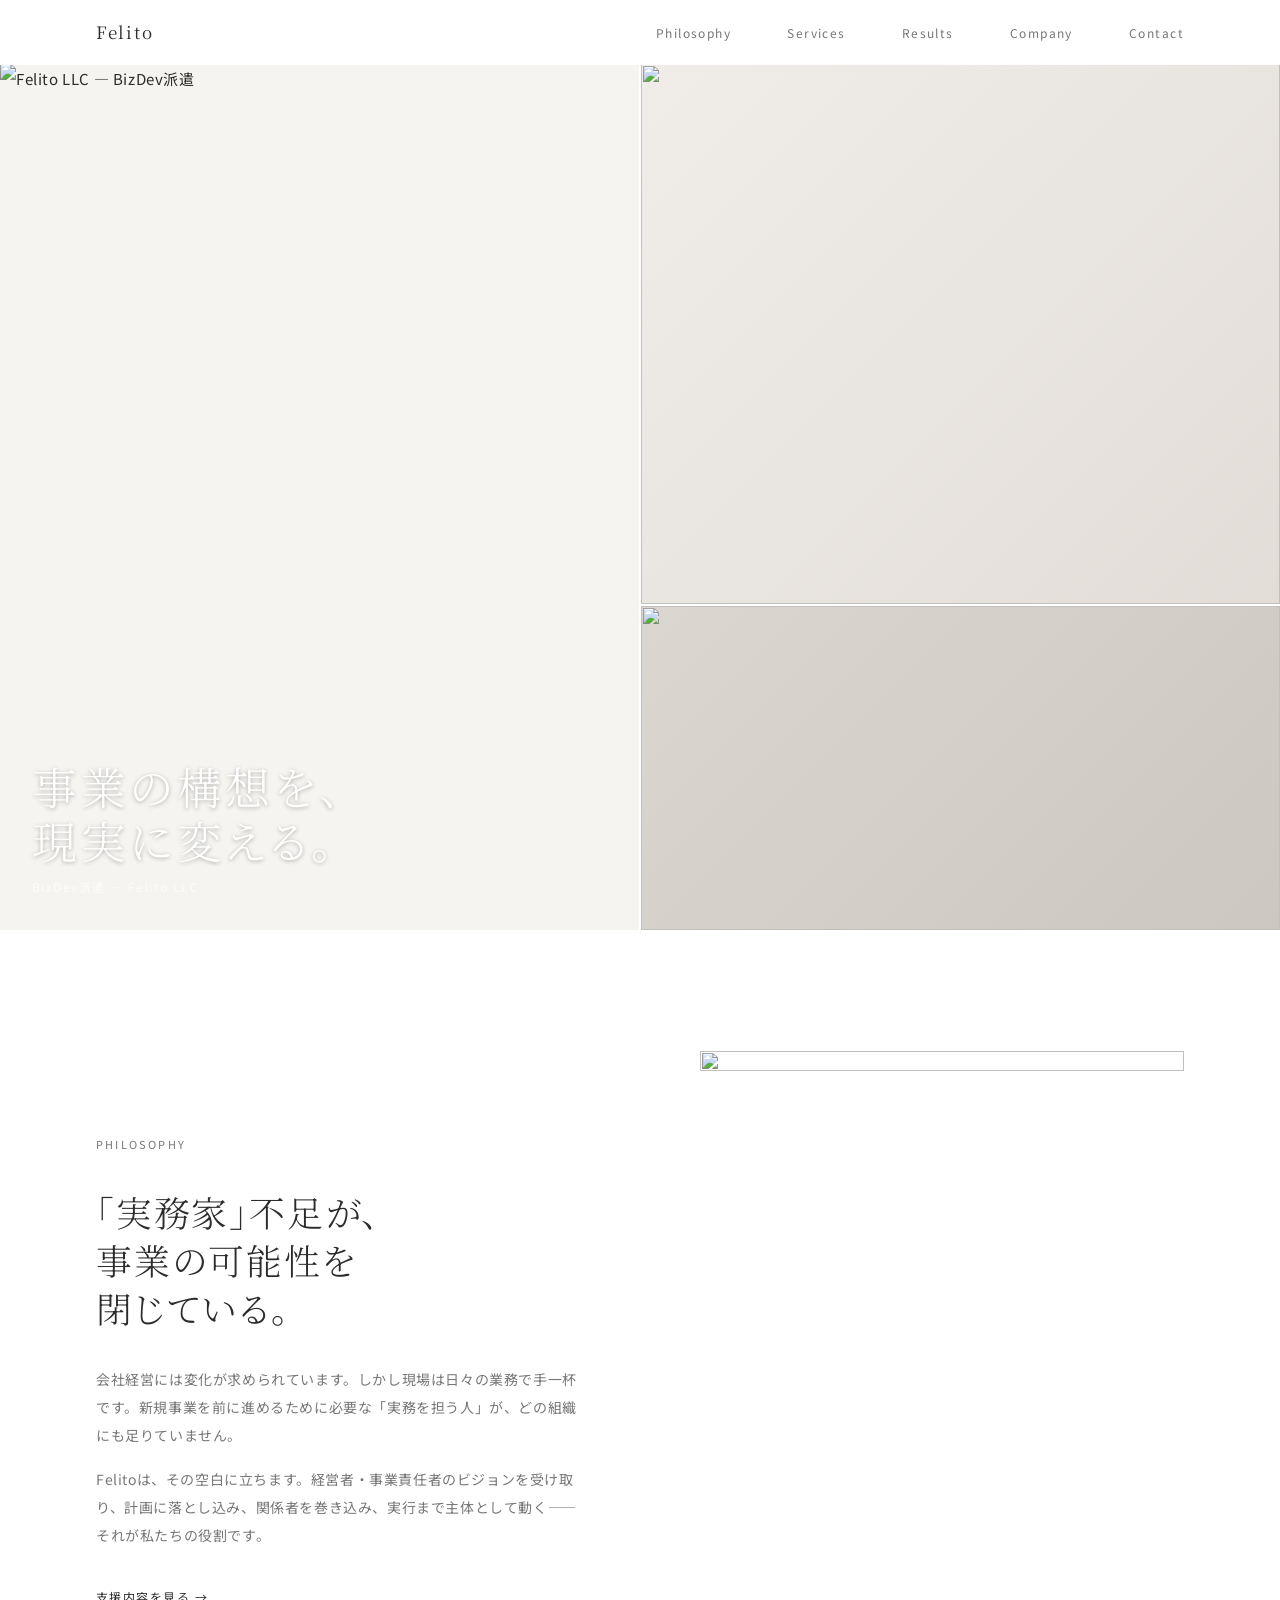
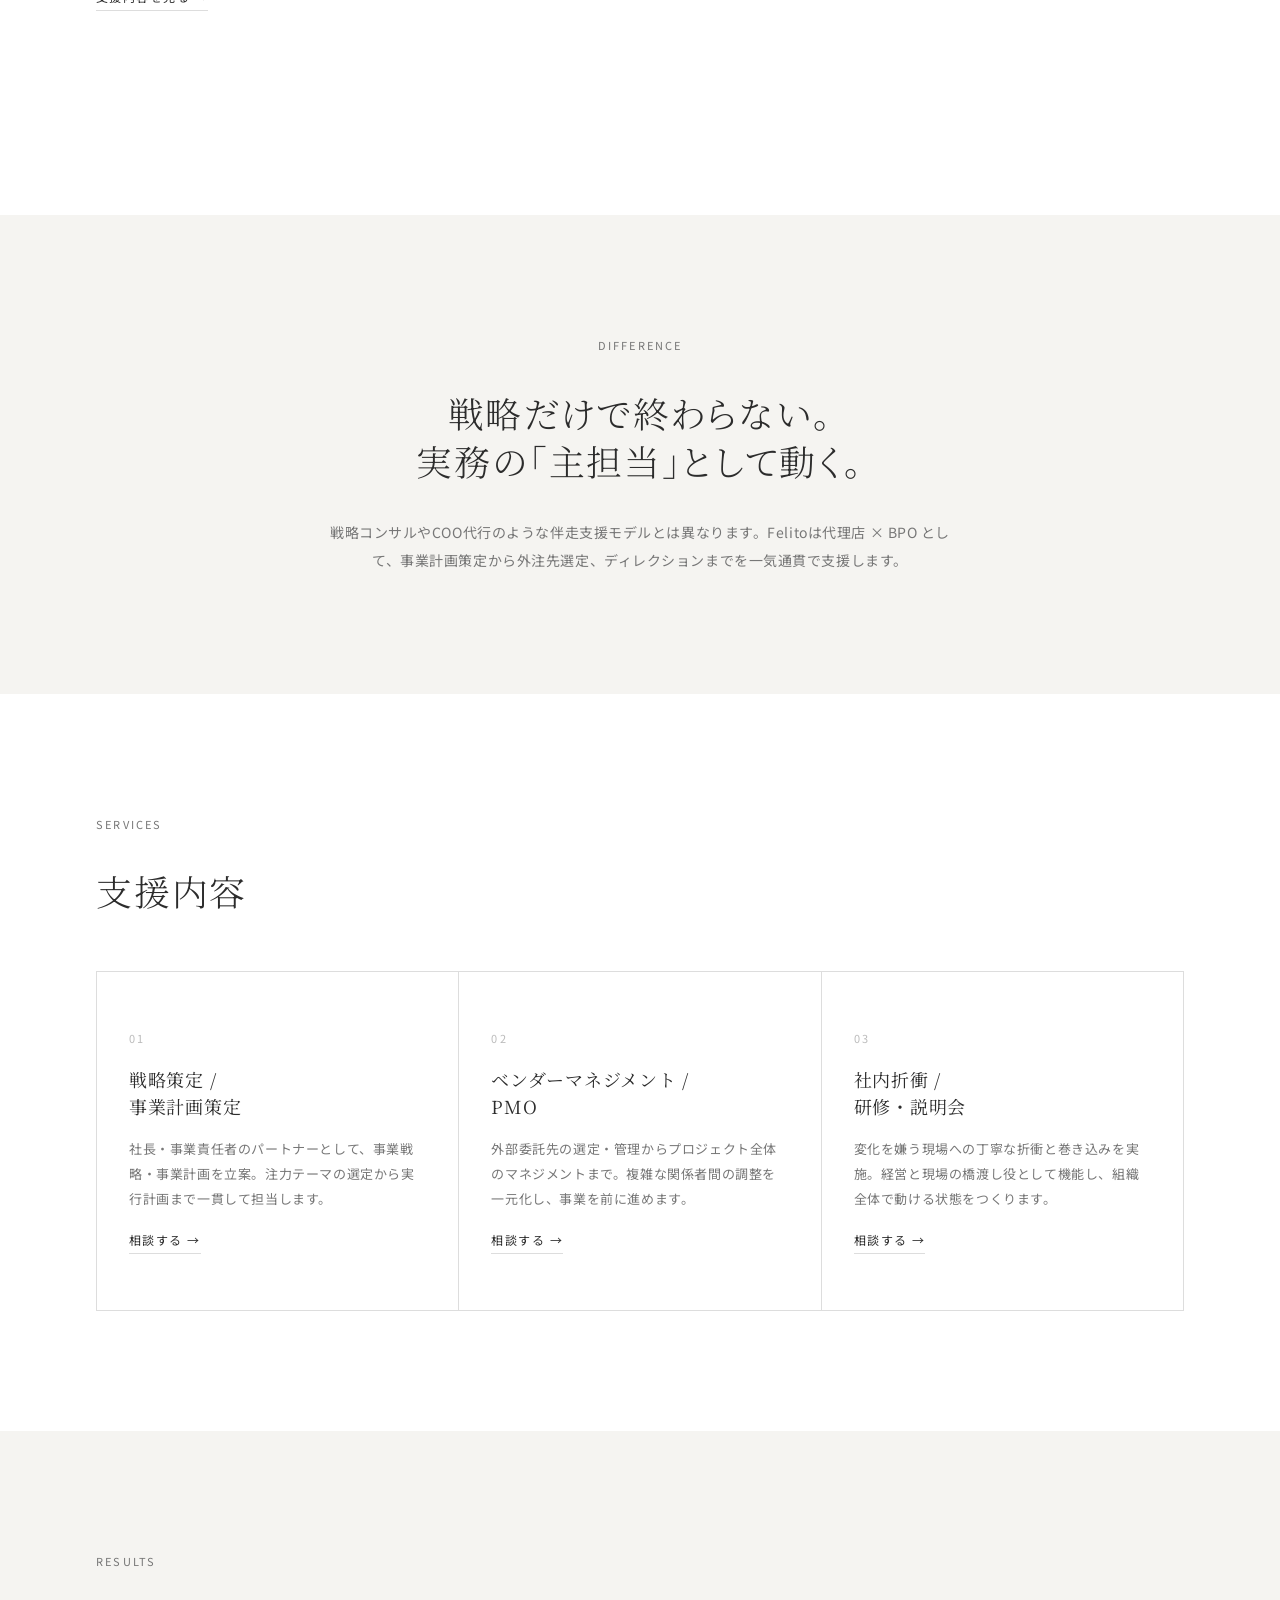
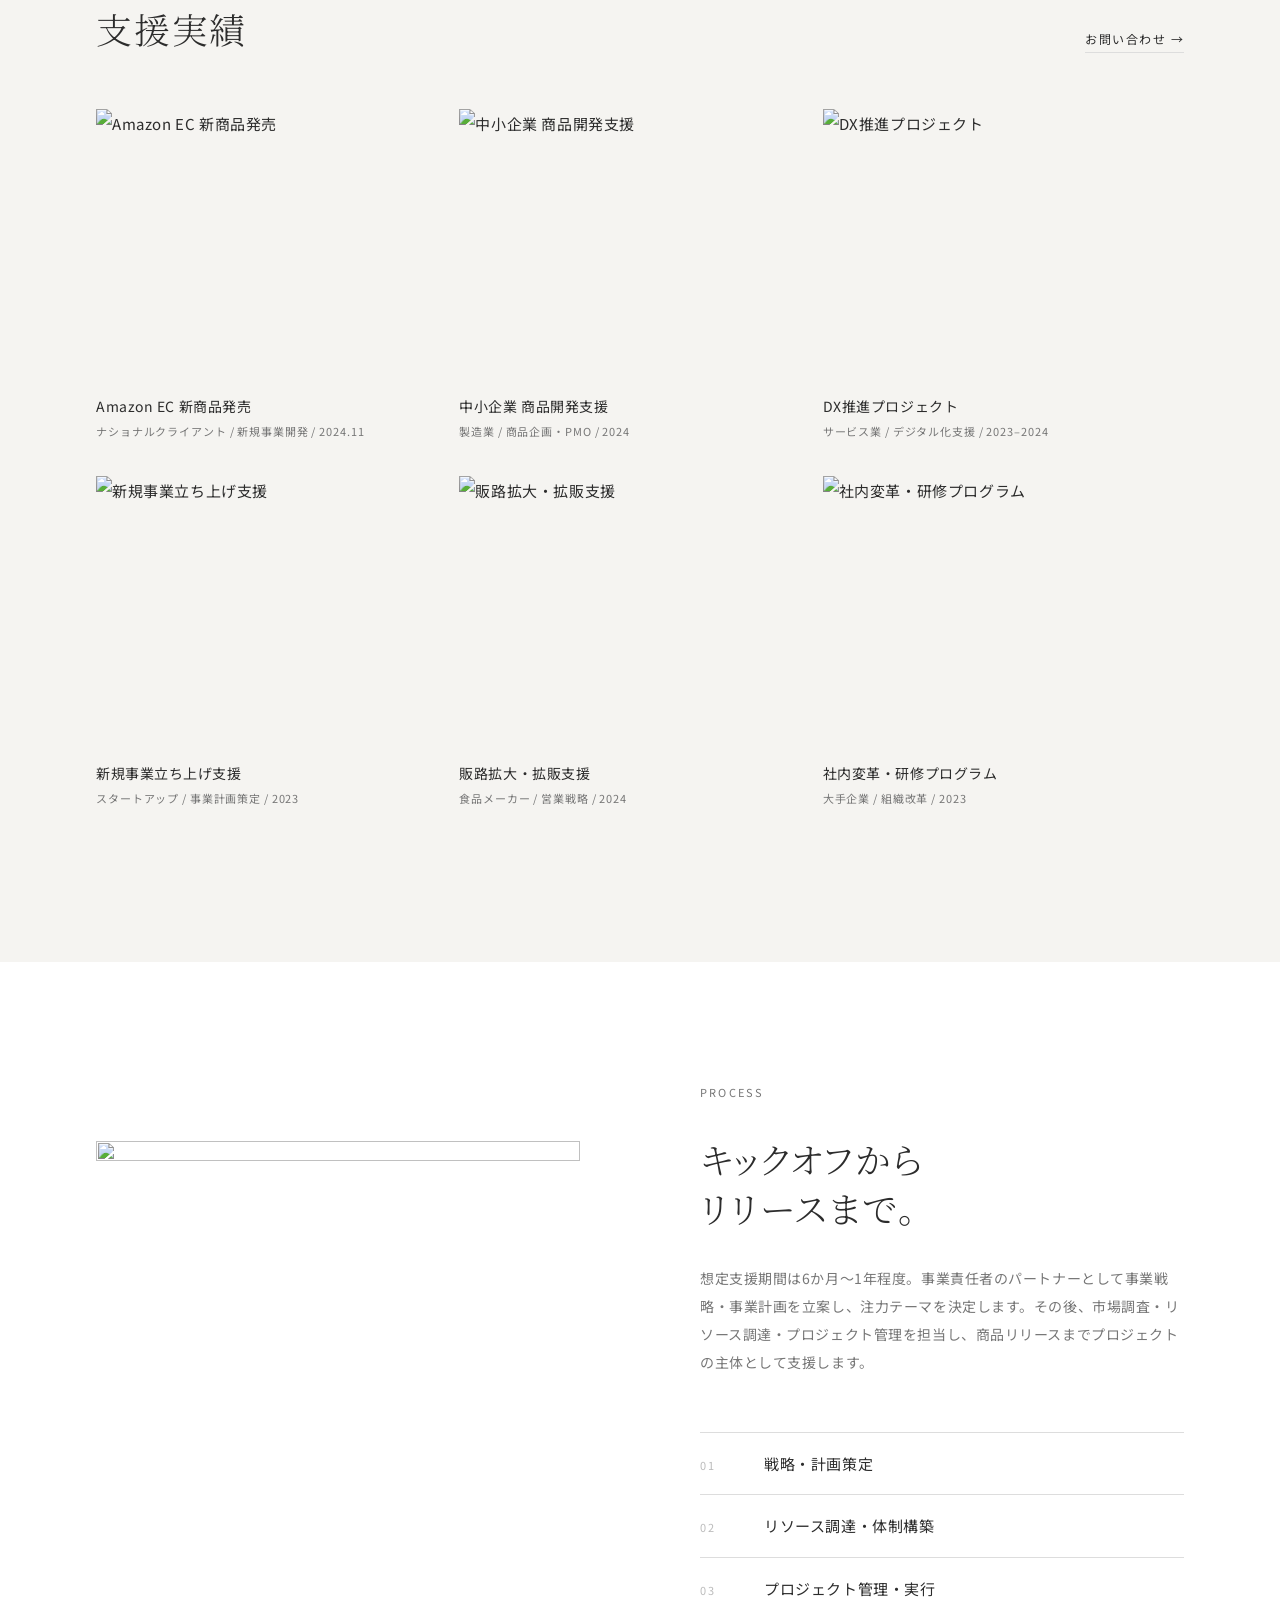
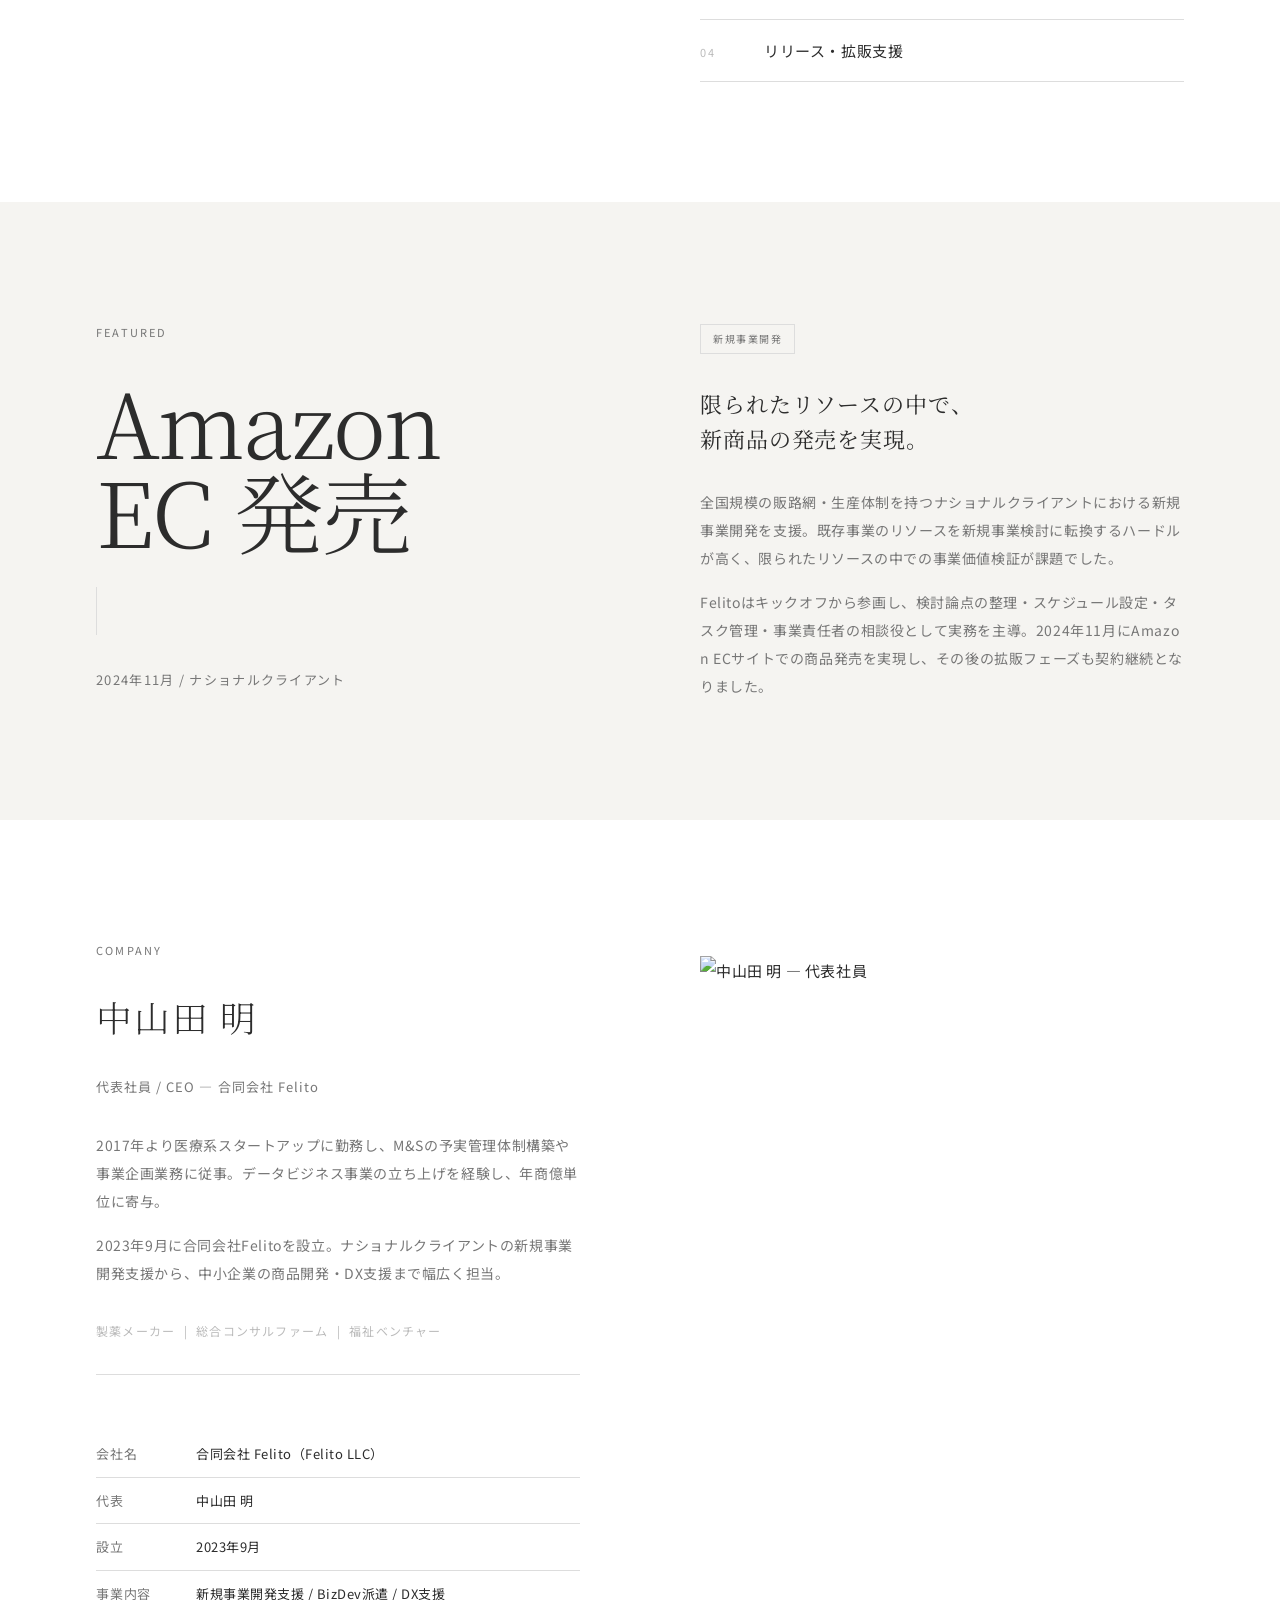
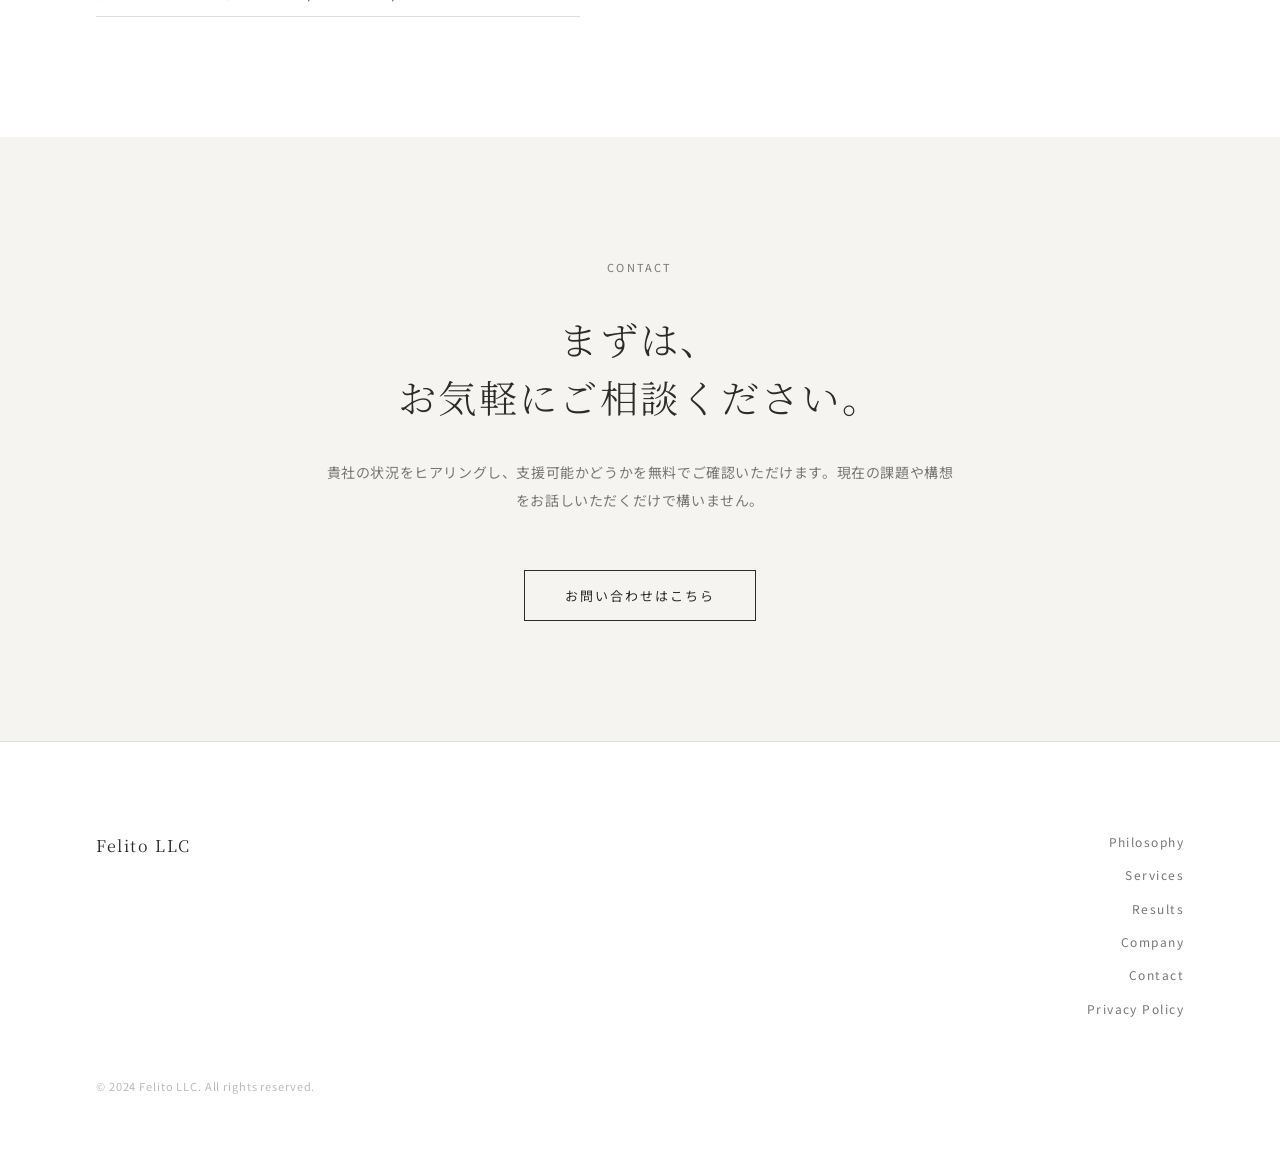
==== commit 50ac9fe2: "Merge pull request #3 from felito-jp/release/20260502 Release/20260502" ====
--- a/index.html
+++ b/index.html
@@ -36,6 +36,7 @@
     <a href="#works"      class="mobile-link">Results</a>
     <a href="#company"    class="mobile-link">Company</a>
     <a href="contact/" class="mobile-link">Contact</a>
+    <a href="assets/pdf/privacy-policy.pdf" class="mobile-link" target="_blank" rel="noopener">Privacy Policy</a>
   </div>
 
   <!-- Hero -->
@@ -318,6 +319,7 @@
           <a href="#works">Results</a>
           <a href="#company">Company</a>
           <a href="contact/">Contact</a>
+          <a href="assets/pdf/privacy-policy.pdf" target="_blank" rel="noopener">Privacy Policy</a>
         </nav>
       </div>
       <p class="footer__copy">&copy; 2024 Felito LLC. All rights reserved.</p>
